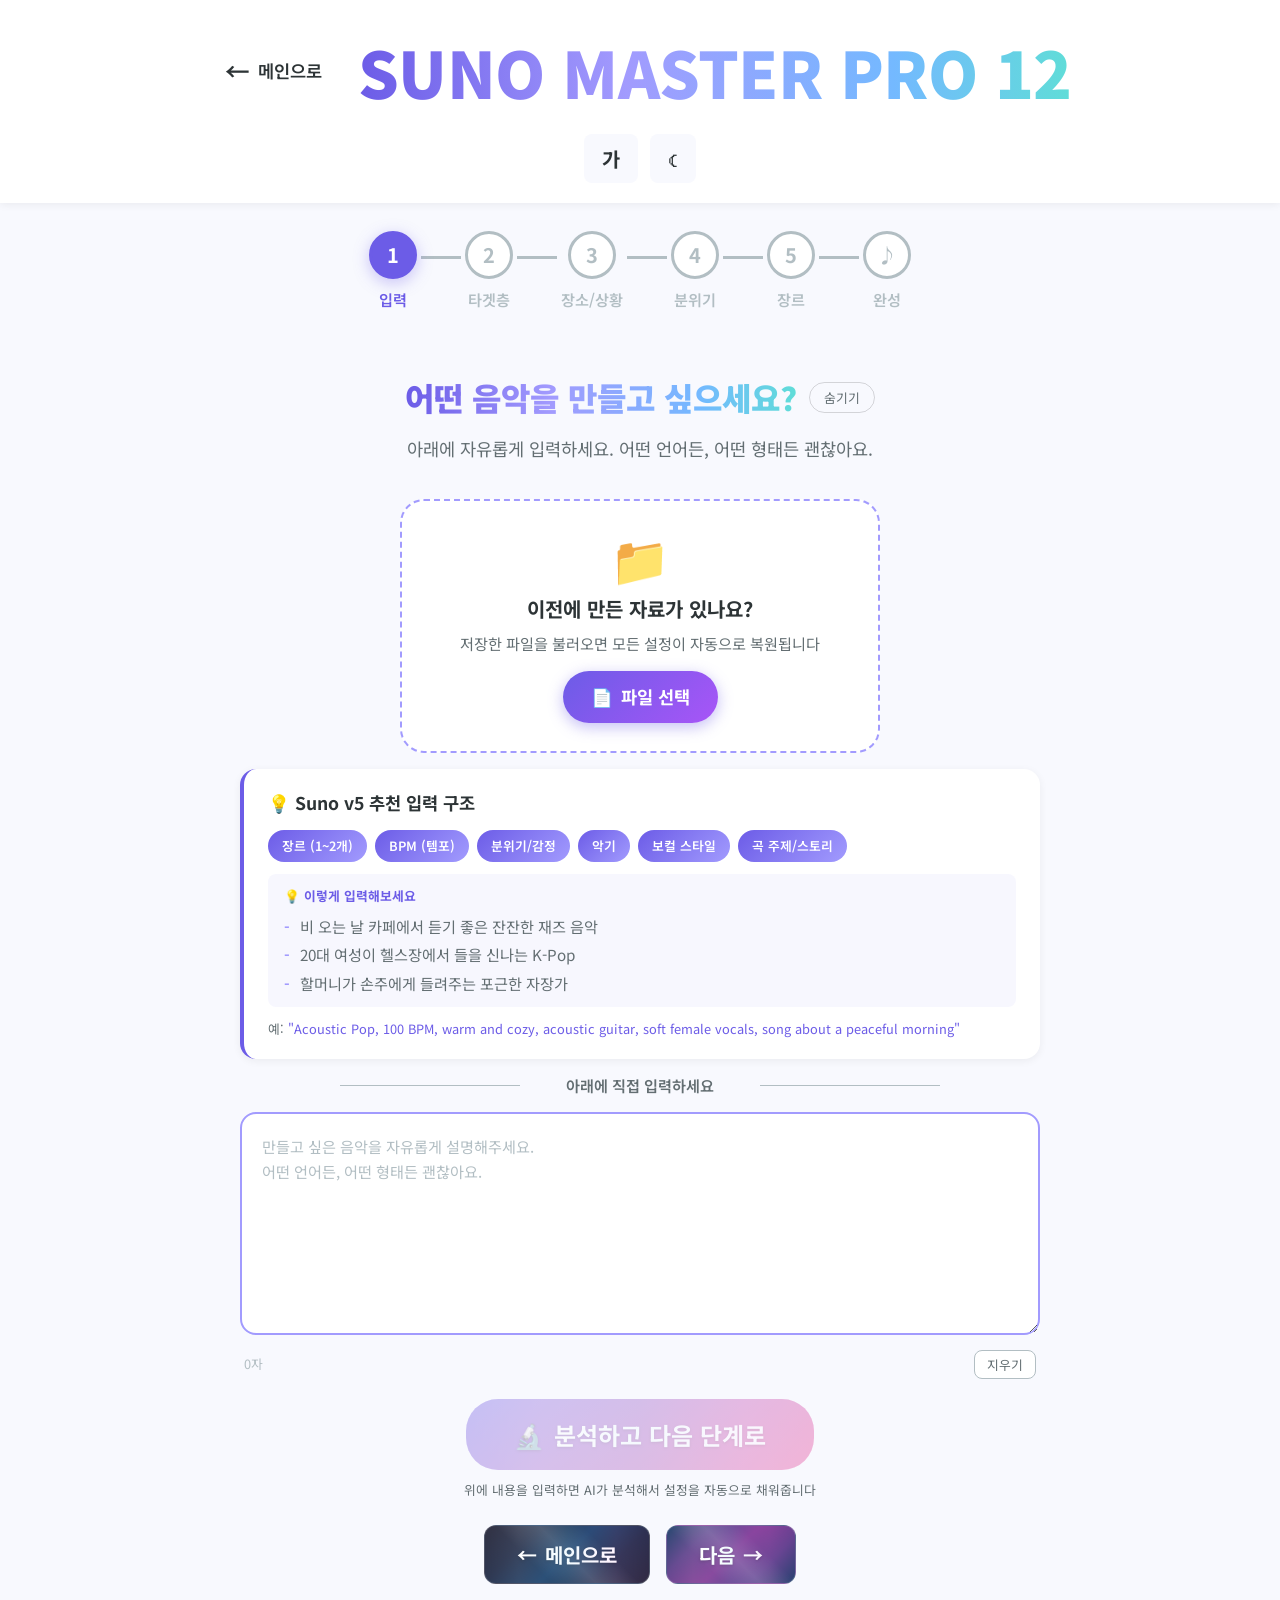
==== custom.html @ 67fb080c "GitHub Pages 배포를 위해 프로젝트 파일을 루트로 이동 https://claude.ai/code/session_012gGpucRHrSz83EkbYkmzVQ" ====
<!DOCTYPE html>
<html lang="ko">
<head>
    <meta charset="UTF-8">
    <meta name="viewport" content="width=device-width, initial-scale=1.0">
    <title>직접 만들기 - SUNO MASTER PRO 12</title>
    <link rel="stylesheet" href="css/style.css">
    <link rel="stylesheet" href="css/easy.css">
    <link rel="stylesheet" href="css/custom.css">
    <link href="https://fonts.googleapis.com/css2?family=Noto+Sans+KR:wght@300;400;500;700;900&display=swap" rel="stylesheet">
</head>
<body>
    <!-- 상단 헤더 -->
    <header class="header">
        <div class="header-left">
            <a href="index.html" class="back-btn" title="메인으로 돌아가기">
                <span class="back-arrow">&#8592;</span>
                <span class="back-text">메인으로</span>
            </a>
            <div class="logo">
                <span class="logo-text">SUNO MASTER PRO 12</span>
            </div>
        </div>
        <div class="header-right">
            <button class="btn-text-size" id="btnTextSize" title="글자 크기 조절">
                <span class="text-size-icon">가</span>
            </button>
            <button class="btn-dark-mode" id="btnDarkMode" title="화면 밝기 조절">
                <span class="dark-mode-icon">&#9790;</span>
            </button>
        </div>
    </header>

    <!-- 진행 단계 표시 -->
    <div class="step-bar">
        <div class="step-item active" data-step="1">
            <div class="step-circle">1</div>
            <span class="step-label">입력</span>
        </div>
        <div class="step-line"></div>
        <div class="step-item" data-step="2">
            <div class="step-circle">2</div>
            <span class="step-label">타겟층</span>
        </div>
        <div class="step-line"></div>
        <div class="step-item" data-step="3">
            <div class="step-circle">3</div>
            <span class="step-label">장소/상황</span>
        </div>
        <div class="step-line"></div>
        <div class="step-item" data-step="4">
            <div class="step-circle">4</div>
            <span class="step-label">분위기</span>
        </div>
        <div class="step-line"></div>
        <div class="step-item" data-step="5">
            <div class="step-circle">5</div>
            <span class="step-label">장르</span>
        </div>
        <div class="step-line"></div>
        <div class="step-item" data-step="6">
            <div class="step-circle">&#9834;</div>
            <span class="step-label">완성</span>
        </div>
    </div>

    <main class="main">

        <!-- ========== STEP 1: 자유 입력 ========== -->
        <section class="step-page active" id="step1">
            <div class="step-header">
                <div class="step-title-row">
                    <h1 class="step-title">어떤 음악을 만들고 싶으세요?</h1>
                    <button class="btn-collapse-step" data-target="step1">숨기기</button>
                </div>
                <p class="step-desc">아래에 자유롭게 입력하세요. 어떤 언어든, 어떤 형태든 괜찮아요.</p>
            </div>

            <!-- 자료 불러오기 -->
            <div class="import-area">
                <div class="import-box" id="importBox">
                    <span class="import-icon">&#128193;</span>
                    <p class="import-title">이전에 만든 자료가 있나요?</p>
                    <p class="import-desc">저장한 파일을 불러오면 모든 설정이 자동으로 복원됩니다</p>
                    <label class="btn-import" for="fileImport">
                        <span>&#128196;</span> 파일 선택
                    </label>
                    <input type="file" id="fileImport" accept=".txt" style="display: none;">
                    <p id="importFilename" style="display:none; margin-top:10px; font-size:var(--font-sm); color:var(--primary);"></p>
                </div>
            </div>

            <!-- v5 구조 가이드 (입력창 위에 배치) -->
            <div class="v5-guide">
                <h3 class="v5-guide-title">&#128161; Suno v5 추천 입력 구조</h3>
                <div class="v5-guide-content">
                    <div class="v5-tag">장르 (1~2개)</div>
                    <div class="v5-tag">BPM (템포)</div>
                    <div class="v5-tag">분위기/감정</div>
                    <div class="v5-tag">악기</div>
                    <div class="v5-tag">보컬 스타일</div>
                    <div class="v5-tag">곡 주제/스토리</div>
                </div>
                <div class="v5-examples">
                    <p class="v5-examples-label">&#128161; 이렇게 입력해보세요</p>
                    <ul class="v5-examples-list">
                        <li>비 오는 날 카페에서 듣기 좋은 잔잔한 재즈 음악</li>
                        <li>20대 여성이 헬스장에서 들을 신나는 K-Pop</li>
                        <li>할머니가 손주에게 들려주는 포근한 자장가</li>
                    </ul>
                </div>
                <p class="v5-guide-example">
                    예: <em>"Acoustic Pop, 100 BPM, warm and cozy, acoustic guitar, soft female vocals, song about a peaceful morning"</em>
                </p>
            </div>

            <div class="or-divider"><span>아래에 직접 입력하세요</span></div>

            <!-- 자유 입력창 -->
            <div class="free-input-area">
                <textarea class="free-input" id="freeInput" rows="6" placeholder="만들고 싶은 음악을 자유롭게 설명해주세요.
어떤 언어든, 어떤 형태든 괜찮아요."></textarea>
                <div class="input-tools">
                    <span class="char-count" id="charCount">0자</span>
                    <button class="btn-clear-input" id="btnClearInput">지우기</button>
                </div>
            </div>

            <!-- 분석 버튼 -->
            <div class="analyze-area">
                <button class="btn-analyze holo-btn" id="btnAnalyze" disabled>
                    <span>&#128300;</span> 분석하고 다음 단계로
                </button>
                <p class="analyze-hint">위에 내용을 입력하면 AI가 분석해서 설정을 자동으로 채워줍니다</p>
            </div>

            <!-- 1단계 네비게이션 -->
            <div class="step-nav-row step-nav-step1">
                <button class="step-nav-btn step-nav-prev holo-btn" onclick="location.href='index.html'"><span>&#8592;</span> 메인으로</button>
                <button class="step-nav-btn step-nav-next holo-btn" id="btnNextStep1" disabled>다음 <span>&#8594;</span></button>
            </div>
        </section>

        <!-- ========== STEP 2: 타겟층 선택 ========== -->
        <section class="step-page" id="step2">
            <div class="step-header">
                <div class="step-title-row">
                    <h1 class="step-title">누가 들을 음악인가요?</h1>
                    <button class="btn-collapse-step" data-target="step2">숨기기</button>
                </div>
                <p class="step-desc">음악을 들을 대상을 선택해주세요. AI가 자동으로 추천했어요. 변경해도 됩니다.</p>
            </div>

            <div class="option-grid">
                <button class="option-card" data-value="teens">
                    <span class="option-emoji">&#129333;</span>
                    <span class="option-name">10대</span>
                    <span class="option-detail">초등학생~고등학생</span>
                </button>
                <button class="option-card" data-value="young-adults">
                    <span class="option-emoji">&#128100;</span>
                    <span class="option-name">2030세대</span>
                    <span class="option-detail">20대~30대</span>
                </button>
                <button class="option-card" data-value="middle-aged">
                    <span class="option-emoji">&#128105;</span>
                    <span class="option-name">5060세대</span>
                    <span class="option-detail">50대~60대</span>
                </button>
                <button class="option-card" data-value="seniors">
                    <span class="option-emoji">&#128116;</span>
                    <span class="option-name">시니어세대</span>
                    <span class="option-detail">70대 이상</span>
                </button>
            </div>

            <!-- 2단계 적용 피드백 -->
            <div class="apply-area" id="step2ApplyArea" style="display:none;">
                <div class="apply-feedback" id="step2Feedback"></div>
            </div>
            <!-- 2단계 네비게이션 -->
            <div class="step-nav-row step-nav-step2">
                <button class="step-nav-btn step-nav-prev holo-btn" id="btnPrevStep2"><span>&#8592;</span> 이전</button>
                <button class="step-nav-btn step-nav-apply holo-btn" id="btnApplyStep2">✅ 적용하기</button>
                <button class="step-nav-btn step-nav-next holo-btn" id="btnNextStep2">다음 <span>&#8594;</span></button>
            </div>
            <div class="step-nav-info">2 / 5 단계</div>
        </section>

        <!-- ========== STEP 3: 장소/상황 선택 ========== -->
        <section class="step-page" id="step3">
            <div class="step-header">
                <div class="step-title-row">
                    <h1 class="step-title">어떤 상황에서 들을 음악인가요?</h1>
                    <button class="btn-collapse-step" data-target="step3">숨기기</button>
                </div>
                <p class="step-desc">선택한 연령대에 맞는 장소/상황을 선택해주세요.</p>
            </div>

            <div class="easy-situation-wrap">
                <label class="easy-situation-label">상황 카테고리</label>
                <div style="display:flex;gap:8px;align-items:center;">
                    <select class="easy-situation-select" id="easySituationTheme">
                        <option value="">-- 카테고리 선택 --</option>
                        <option disabled>── 장소/활동 ──</option>
                        <option value="출퇴근길">🚇 출퇴근길</option>
                        <option value="카페">☕ 카페</option>
                        <option value="업무/집중">💼 업무/집중</option>
                        <option value="집/사무실">🏠 집/사무실</option>
                        <option value="운동/산책">🏃 운동/산책</option>
                        <option value="드라이브">🚗 드라이브</option>
                        <option value="여행">🧳 여행</option>
                        <option value="힐링">🧘 힐링</option>
                        <option value="독서">📖 독서</option>
                        <option value="요리/음식">🍳 요리/음식</option>
                        <option value="게이밍">🎮 게이밍</option>
                        <option value="코딩/작업">💻 코딩/작업</option>
                        <option value="캠핑/야외">⛺ 캠핑/야외</option>
                        <option value="공부/시험">📝 공부/시험</option>
                        <option value="명상/마음챙김">🧘‍♂️ 명상/마음챙김</option>
                        <option disabled>── 시간/일과 ──</option>
                        <option value="아침루틴">🌅 아침루틴</option>
                        <option value="오후 티타임">🍵 오후 티타임</option>
                        <option value="저녁식사">🍽️ 저녁식사</option>
                        <option value="밤과 새벽의 감정">🌃 밤과 새벽의 감정</option>
                        <option value="새벽감성">🌙 새벽감성</option>
                        <option value="일몰/석양">🌇 일몰/석양</option>
                        <option value="일상/루틴">📅 일상/루틴</option>
                        <option value="수면/잠잘때">😴 수면/잠잘때</option>
                        <option disabled>── 감정/스토리 ──</option>
                        <option value="사랑과 연애">💕 사랑과 연애</option>
                        <option value="이별과 상실">💔 이별과 상실</option>
                        <option value="그리움과 향수">🌅 그리움과 향수</option>
                        <option value="외로움과 고독">🌙 외로움과 고독</option>
                        <option value="위로와 치유">🩹 위로와 치유</option>
                        <option value="감사와 고마움">🙏 감사와 고마움</option>
                        <option value="자신감/도전">💪 자신감/도전</option>
                        <option value="응원/격려">📣 응원/격려</option>
                        <option value="혼자만의 시간">🧍 혼자만의 시간</option>
                        <option disabled>── 관계/이벤트 ──</option>
                        <option value="데이트">💑 데이트</option>
                        <option value="파티와 자유">🎉 파티와 자유</option>
                        <option value="클럽/나이트">🪩 클럽/나이트</option>
                        <option value="페스티벌">🎪 페스티벌</option>
                        <option value="결혼/웨딩">💒 결혼/웨딩</option>
                        <option value="졸업/입학">🎓 졸업/입학</option>
                        <option value="기념일/축하">🎂 기념일/축하</option>
                        <option value="특별한 하루">✨ 특별한 하루</option>
                        <option value="육아/가족">👨‍👩‍👧 육아/가족</option>
                        <option value="반려동물">🐾 반려동물</option>
                        <option disabled>── 계절/날씨 ──</option>
                        <option value="봄">🌸 봄</option>
                        <option value="여름">☀️ 여름</option>
                        <option value="가을">🍂 가을</option>
                        <option value="겨울">❄️ 겨울</option>
                        <option value="비오는 날">🌧️ 비오는 날</option>
                        <option value="눈오는 날">🌨️ 눈오는 날</option>
                        <option disabled>── 인생/성장 ──</option>
                        <option value="출발/시작">🚀 출발/시작</option>
                        <option value="회상/추억여행">📷 회상/추억여행</option>
                    </select>
                </div>

                <label class="easy-situation-label" style="margin-top:16px;">장소/상황</label>
                <select class="easy-situation-select" id="easySituationSelect" disabled>
                    <option value="">-- 위에서 카테고리를 먼저 선택하세요 --</option>
                </select>

                <!-- 선택된 상황 표시 + 수정/적용 -->
                <div class="situation-preview" id="situationPreview" style="display:none;">
                    <div class="situation-preview-header">
                        <span class="situation-preview-label">선택한 상황</span>
                    </div>
                    <div class="situation-preview-text" id="situationPreviewText"></div>
                    <div class="situation-edit-area" id="situationEditArea" style="display:none;">
                        <textarea class="situation-edit-input" id="situationEditInput" rows="2" maxlength="100" placeholder="상황을 자유롭게 수정하세요"></textarea>
                        <p class="situation-edit-hint">상황 문장을 자유롭게 수정할 수 있습니다 (최대 100자)</p>
                    </div>
                    <div class="situation-preview-actions">
                        <button class="btn-situation-edit" id="btnSituationEdit">
                            <span>&#9998;</span> 수정하기
                        </button>
                        <button class="btn-apply holo-btn" id="btnApplyStep3">
                            ✅ 적용하기
                        </button>
                    </div>
                </div>

                <!-- 3단계 적용 피드백 -->
                <div class="apply-feedback" id="step3Feedback" style="display:none;"></div>
            </div>
            <!-- 3단계 네비게이션 -->
            <div class="step-nav-row step-nav-step3">
                <button class="step-nav-btn step-nav-prev holo-btn" id="btnPrevStep3"><span>&#8592;</span> 이전</button>
                <button class="step-nav-btn step-nav-apply holo-btn" id="btnApplyStep3Nav" onclick="document.getElementById('btnApplyStep3').click()">✅ 적용하기</button>
                <button class="step-nav-btn step-nav-next holo-btn" id="btnNextStep3">다음 <span>&#8594;</span></button>
            </div>
            <div class="step-nav-info">3 / 5 단계</div>
        </section>

        <!-- ========== STEP 4: 분위기 선택 ========== -->
        <section class="step-page" id="step4">
            <div class="step-header">
                <div class="step-title-row">
                    <h1 class="step-title">어떤 느낌의 음악을 원하세요?</h1>
                    <button class="btn-collapse-step" data-target="step4">숨기기</button>
                </div>
                <p class="step-desc">원하는 분위기를 선택해주세요. 여러 개 선택할 수 있어요.</p>
                <div class="step3-situation-context" id="step3SituationContext" style="display:none;margin-top:12px;padding:12px 16px;background:var(--card-bg);border:1px solid var(--border);border-radius:12px;text-align:center;">
                    <span style="font-size:var(--font-sm);color:var(--text-light);">선택한 상황:</span>
                    <p id="step3SituationText" style="margin:4px 0 0;font-size:var(--font-md);font-weight:600;color:var(--primary);"></p>
                </div>
            </div>
            <div class="option-grid">
                <button class="option-card" data-value="comfortable"><span class="option-emoji">&#128524;</span><span class="option-name">편안한</span></button>
                <button class="option-card" data-value="healing"><span class="option-emoji">&#127808;</span><span class="option-name">힐링</span></button>
                <button class="option-card" data-value="cozy"><span class="option-emoji">&#128715;</span><span class="option-name">포근한</span></button>
                <button class="option-card" data-value="warm"><span class="option-emoji">&#9728;</span><span class="option-name">따뜻한</span></button>
                <button class="option-card" data-value="snug"><span class="option-emoji">&#127967;</span><span class="option-name">아늑한</span></button>
                <button class="option-card" data-value="emotional"><span class="option-emoji">&#128150;</span><span class="option-name">감성적</span></button>
                <button class="option-card" data-value="dreamy"><span class="option-emoji">&#127769;</span><span class="option-name">몽환적</span></button>
                <button class="option-card" data-value="calm"><span class="option-emoji">&#127752;</span><span class="option-name">잔잔한</span></button>
                <button class="option-card" data-value="lonely"><span class="option-emoji">&#127783;</span><span class="option-name">쓸쓸한</span></button>
                <button class="option-card" data-value="sentimental"><span class="option-emoji">&#128167;</span><span class="option-name">센치한</span></button>
                <button class="option-card" data-value="dawn-mood"><span class="option-emoji">&#127747;</span><span class="option-name">새벽감성</span></button>
                <button class="option-card" data-value="nostalgic"><span class="option-emoji">&#128247;</span><span class="option-name">그리운</span></button>
                <button class="option-card" data-value="flutter"><span class="option-emoji">&#128155;</span><span class="option-name">설레는</span></button>
                <button class="option-card" data-value="love"><span class="option-emoji">&#10084;</span><span class="option-name">사랑</span></button>
                <button class="option-card" data-value="breakup"><span class="option-emoji">&#128148;</span><span class="option-name">이별</span></button>
                <button class="option-card" data-value="feel-good"><span class="option-emoji">&#128522;</span><span class="option-name">기분좋은</span></button>
                <button class="option-card" data-value="refreshing"><span class="option-emoji">&#127774;</span><span class="option-name">상쾌한</span></button>
                <button class="option-card" data-value="exciting"><span class="option-emoji">&#127880;</span><span class="option-name">신나는</span></button>
                <button class="option-card" data-value="groovy"><span class="option-emoji">&#128131;</span><span class="option-name">흥겨운</span></button>
                <button class="option-card" data-value="tension-up"><span class="option-emoji">&#128293;</span><span class="option-name">텐션업</span></button>
                <button class="option-card" data-value="powerful"><span class="option-emoji">&#128170;</span><span class="option-name">파워풀한</span></button>
                <button class="option-card" data-value="confidence"><span class="option-emoji">&#128526;</span><span class="option-name">자신감</span></button>
                <button class="option-card" data-value="anger"><span class="option-emoji">&#128545;</span><span class="option-name">분노</span></button>
                <button class="option-card" data-value="focus"><span class="option-emoji">&#127919;</span><span class="option-name">집중</span></button>
                <button class="option-card" data-value="study"><span class="option-emoji">&#128218;</span><span class="option-name">공부할때</span></button>
                <button class="option-card" data-value="immersive"><span class="option-emoji">&#128161;</span><span class="option-name">몰입</span></button>
                <button class="option-card" data-value="sleep"><span class="option-emoji">&#128164;</span><span class="option-name">잠잘때</span></button>
                <button class="option-card" data-value="sleep-aid"><span class="option-emoji">&#127769;</span><span class="option-name">수면유도</span></button>
                <button class="option-card" data-value="comfort"><span class="option-emoji">&#129303;</span><span class="option-name">위로</span></button>
                <button class="option-card" data-value="stress-relief"><span class="option-emoji">&#128524;</span><span class="option-name">스트레스해소</span></button>
                <button class="option-card" data-value="rainy"><span class="option-emoji">&#127783;</span><span class="option-name">비오는날</span></button>
                <button class="option-card" data-value="snowy"><span class="option-emoji">&#127784;</span><span class="option-name">눈오는날</span></button>
                <button class="option-card" data-value="dawn"><span class="option-emoji">&#127748;</span><span class="option-name">새벽</span></button>
                <button class="option-card" data-value="sunset"><span class="option-emoji">&#127751;</span><span class="option-name">일몰</span></button>
                <button class="option-card" data-value="running"><span class="option-emoji">&#127939;</span><span class="option-name">달릴때</span></button>
            </div>

            <!-- 4단계 적용 피드백 -->
            <div class="apply-area" id="step4ApplyArea" style="display:none;">
                <div class="apply-feedback" id="step4Feedback"></div>
            </div>
            <!-- 4단계 네비게이션 -->
            <div class="step-nav-row step-nav-step4">
                <button class="step-nav-btn step-nav-prev holo-btn" id="btnPrevStep4"><span>&#8592;</span> 이전</button>
                <button class="step-nav-btn step-nav-apply holo-btn" id="btnApplyStep4">✅ 적용하기</button>
                <button class="step-nav-btn step-nav-next holo-btn" id="btnNextStep4">다음 <span>&#8594;</span></button>
            </div>
            <div class="step-nav-info">4 / 5 단계</div>
        </section>

        <!-- ========== STEP 5: 장르 추천 + 보컬 설정 ========== -->
        <section class="step-page" id="step5">
            <div class="step-header">
                <div class="step-title-row">
                    <h1 class="step-title">장르와 보컬을 선택하세요!</h1>
                    <button class="btn-collapse-step" data-target="step5">숨기기</button>
                </div>
                <p class="step-desc">장르를 선택하고, 보컬 설정까지 완료하면 프롬프트를 생성할 수 있어요.</p>
            </div>

            <!-- 선택 요약 미니 -->
            <div class="summary-mini" id="summaryMini">
                <span class="mini-tag" id="miniTarget"></span>
                <span class="mini-tag" id="miniPlace"></span>
                <span class="mini-tag" id="miniMood"></span>
            </div>

            <!-- 선택 상태 표시 -->
            <div class="genre-select-info" id="genreSelectInfo">
                <p>장르를 선택해주세요 (최대 2개)</p>
            </div>

            <!-- 장르 추천 카드 -->
            <div class="genre-recommend-list" id="genreRecommendList"></div>

            <!-- 장르 직접 선택 (검색 UI 디자인 적용) -->
            <div class="genre-custom-area">
                <h3 class="custom-title">&#128269; 원하는 장르가 없나요? 직접 선택해보세요</h3>
                <div class="genre-dropdown-row">
                    <div class="dropdown-group">
                        <label class="dropdown-label">메인 카테고리</label>
                        <select class="genre-dropdown" id="mainGenreDropdown">
                            <option value="">-- 메인 장르 선택 --</option>
                        </select>
                    </div>
                    <div class="dropdown-group">
                        <label class="dropdown-label">서브 카테고리</label>
                        <select class="genre-dropdown" id="subGenreDropdown" disabled>
                            <option value="">-- 서브 장르 선택 --</option>
                        </select>
                    </div>
                    <div class="dropdown-group">
                        <label class="dropdown-label">상세 장르</label>
                        <select class="genre-dropdown" id="detailGenreDropdown" disabled>
                            <option value="">-- 상세 장르 선택 --</option>
                        </select>
                    </div>
                </div>
                <div class="genre-recommend-list" id="dropdownSelectedCard" style="display:none;"></div>
            </div>

            <!-- 다시 추천받기 -->
            <div class="regenerate-area">
                <button class="btn-regenerate" id="btnRegenerate">
                    <span>&#128260;</span> 다시 추천받기
                </button>
                <p class="regenerate-hint" id="regenerateHint">선택된 장르는 유지하고, 나머지만 새로 추천해요</p>
            </div>

            <!-- 5단계 적용 피드백 -->
            <div class="apply-area" id="step5ApplyArea" style="display:none;">
                <div class="apply-feedback" id="step5Feedback"></div>
            </div>

            <!-- 보컬 설정 영역 (장르 적용 후 표시) -->
            <div class="vocal-settings-area" id="vocalSettingsArea" style="display:none;">
                <h2 class="vocal-settings-title">&#127908; 보컬 설정</h2>
                <p class="vocal-settings-desc">선택한 장르에 맞는 보컬을 설정해주세요.</p>

                <div class="vocal-group">
                    <label class="vocal-label">보컬 선택</label>
                    <div class="vocal-options" id="vocalTypeOptions">
                        <button class="vocal-option-btn" data-value="male vocals">&#129489; 남성 (Male)</button>
                        <button class="vocal-option-btn" data-value="female vocals">&#128105; 여성 (Female)</button>
                        <button class="vocal-option-btn" data-value="duet vocals">&#128107; 듀엣 (Duet)</button>
                        <button class="vocal-option-btn" data-value="instrumental">&#127929; 연주곡 (Instrumental)</button>
                    </div>
                </div>

                <div class="vocal-group" id="vocalAgeGroup" style="display:none;">
                    <label class="vocal-label">보컬 연령대</label>
                    <div class="vocal-options" id="vocalAgeOptions">
                        <button class="vocal-option-btn" data-value="teen vocals" title="밝고 투명한 음색, 감정적 순수성">&#129302; 10대</button>
                        <button class="vocal-option-btn" data-value="young adult vocals" title="음색이 가장 선명, 다이나믹 범위 최대">&#129489; 20대</button>
                        <button class="vocal-option-btn" data-value="mature vocals" title="저음 무게감 + 중음 밀도 + 고음 파워 균형">&#128104; 30대</button>
                        <button class="vocal-option-btn" data-value="seasoned vocals" title="원숙미, 감정적 설득력이 압도적">&#129492; 40대</button>
                        <button class="vocal-option-btn" data-value="veteran vocals" title="인생이 담긴 음색, 복제 불가능한 깊이">&#128116; 50대+</button>
                    </div>
                </div>

                <div class="vocal-group" id="vocalRangeGroup" style="display:none;">
                    <label class="vocal-label">보컬 음역대 <span class="vocal-hint">(1옥타브 단위)</span></label>
                    <div class="vocal-options" id="vocalRangeOptions"></div>
                </div>

                <div class="vocal-group" id="vocalStyleGroup" style="display:none;">
                    <label class="vocal-label">보컬 스타일 <span class="vocal-hint">(장르 기반 자동 추천 + 추가 선택 가능)</span></label>
                    <div class="vocal-style-tags" id="vocalStyleTags"></div>
                </div>

                <div class="apply-area" id="vocalApplyArea" style="display:none;">
                    <div class="apply-feedback" id="vocalFeedback"></div>
                    <button class="btn-apply holo-btn" id="btnApplyVocal">
                        ✅ 보컬 적용하기
                    </button>
                </div>
            </div>

            <!-- 5단계 네비게이션 -->
            <div class="step-nav-row step-nav-step5">
                <button class="step-nav-btn step-nav-prev holo-btn" id="btnPrevStep5"><span>&#8592;</span> 이전</button>
                <button class="step-nav-btn step-nav-apply holo-btn" id="btnApplyStep5">✅ 적용하기</button>
                <button class="step-nav-btn holo-btn btn-generate-prompt" id="btnGeneratePrompt" style="display:none;"><span>&#10024;</span> 프롬프트 생성</button>
                <button class="step-nav-btn step-nav-next holo-btn" id="btnNextStep5">다음 <span>&#8594;</span></button>
            </div>
        </section>

        <!-- ========== STEP 6: 최종 프롬프트 ========== -->
        <section class="step-page" id="step6">
            <div class="step-header">
                <h1 class="step-title">프롬프트가 완성되었습니다!</h1>
                <p class="step-desc">아래 프롬프트를 Suno AI에 복사해서 사용하세요</p>
            </div>

            <!-- 한국어 설명 -->
            <div class="prompt-explanation" id="promptExplanation"></div>

            <!-- Style Prompt -->
            <div class="prompt-section">
                <div class="prompt-header">
                    <h3 class="prompt-label">&#127925; Style Prompt <span class="vocal-type-badge" id="vocalTypeBadge"></span></h3>
                    <button class="btn-copy" data-target="stylePromptText">복사하기</button>
                </div>
                <div class="prompt-box" id="stylePromptText"></div>
                <div class="prompt-desc-kor" id="stylePromptKor"></div>
            </div>

            <!-- Simple Prompt -->
            <div class="prompt-section simple-prompt-section">
                <div class="prompt-header">
                    <h3 class="prompt-label">&#127925; Simple Prompt <span class="simple-badge">Simple 모드용 · 500자 미만</span></h3>
                    <button class="btn-copy" data-target="simplePromptText">복사하기</button>
                </div>
                <div class="prompt-box" id="simplePromptText"></div>
                <div class="prompt-desc-kor" id="simplePromptKor"></div>
            </div>

            <!-- Exclude Styles -->
            <div class="prompt-section">
                <div class="prompt-header">
                    <h3 class="prompt-label">&#128683; Exclude Styles</h3>
                    <button class="btn-copy" data-target="excludeStylesText">복사하기</button>
                </div>
                <div class="prompt-box" id="excludeStylesText"></div>

                <div class="exclude-toggles">
                    <p class="exclude-toggles-title">&#9888; 음질 문제 방지 항목 (클릭하면 추가/제거)</p>
                    <div class="exclude-btn-grid">
                        <button class="exclude-tag-btn" data-value="intro" data-kor="불필요한 인트로 방지">intro</button>
                        <button class="exclude-tag-btn" data-value="reverb" data-kor="과도한 리버브 방지">reverb</button>
                        <button class="exclude-tag-btn" data-value="fade in" data-kor="어색한 페이드인 방지">fade in</button>
                        <button class="exclude-tag-btn" data-value="distortion" data-kor="왜곡/찢어지는 소리 방지">distortion</button>
                        <button class="exclude-tag-btn" data-value="noise" data-kor="화이트 노이즈 방지">noise</button>
                        <button class="exclude-tag-btn" data-value="screaming" data-kor="보컬 괴기음 방지">screaming</button>
                        <button class="exclude-tag-btn" data-value="falsetto" data-kor="극단적 고음 방지">falsetto</button>
                        <button class="exclude-tag-btn" data-value="echo" data-kor="과도한 에코 방지">echo</button>
                        <button class="exclude-tag-btn" data-value="choir" data-kor="의도치 않은 합창 방지">choir</button>
                        <button class="exclude-tag-btn" data-value="sound effects" data-kor="이상한 효과음 방지">sound effects</button>
                        <button class="exclude-tag-btn" data-value="four-on-the-floor kick" data-kor="반복적인 4비트 킥 방지">four-on-the-floor kick</button>
                    </div>
                    <div class="exclude-custom-row">
                        <input type="text" class="exclude-custom-input" id="excludeCustomInput"
                               placeholder="직접 입력 (예: autotune, whisper...)" maxlength="30">
                        <button class="btn-add-exclude" id="btnAddExclude">추가</button>
                    </div>
                </div>
                <div class="prompt-desc-kor" id="excludeStylesKor"></div>
            </div>

            <!-- More Options -->
            <div class="prompt-section">
                <div class="prompt-header">
                    <h3 class="prompt-label">&#9881; More Options 설정값</h3>
                </div>
                <div class="more-options-box">
                    <div class="option-slider-row">
                        <span class="slider-label">Weirdness</span>
                        <div class="slider-bar">
                            <div class="slider-fill" id="weirdnessFill"></div>
                        </div>
                        <span class="slider-value" id="weirdnessValue">50%</span>
                    </div>
                    <div class="option-slider-row">
                        <span class="slider-label">Style Influence</span>
                        <div class="slider-bar">
                            <div class="slider-fill" id="styleInfluenceFill"></div>
                        </div>
                        <span class="slider-value" id="styleInfluenceValue">50%</span>
                    </div>
                </div>
                <div class="prompt-desc-kor" id="moreOptionsKor"></div>
            </div>

            <!-- 액션 버튼 -->
            <div class="result-actions">
                <button class="action-btn action-prev-step" id="btnPrevStep">
                    <span>&#8592;</span> 이전 단계
                </button>
                <button class="action-btn action-copy-all holo-btn" id="btnCopyAll">
                    <span>&#128203;</span> 전체 복사
                </button>
                <button class="action-btn action-save-all holo-btn" id="btnSaveAll">
                    <span>&#128190;</span> 전체 저장하기
                </button>
                <button class="action-btn action-apply" id="btnApply"><span>✅</span> 적용하기</button>
                <button class="action-btn action-goto-lyrics" id="btnGotoLyrics" disabled><span>&#127925;</span> 노래제목&amp;가사생성</button>
                <button class="action-btn action-home" id="btnHome">
                    <span>&#127968;</span> 메인으로
                </button>
            </div>
            <div class="apply-complete-msg" id="applyCompleteMsg"></div>
        </section>
    </main>

    <div id="navButtons" style="display:none;"></div>

    <!-- 글자 크기 팝업 -->
    <div class="popup-overlay" id="textSizePopup">
        <div class="popup">
            <h3 class="popup-title">글자 크기 조절</h3>
            <div class="text-size-options">
                <button class="size-btn" data-size="small">가<span class="size-label">작게</span></button>
                <button class="size-btn active" data-size="medium">가<span class="size-label">보통</span></button>
                <button class="size-btn" data-size="large">가<span class="size-label">크게</span></button>
                <button class="size-btn" data-size="xlarge">가<span class="size-label">매우 크게</span></button>
            </div>
            <button class="popup-close" id="closeTextSize">닫기</button>
        </div>
    </div>

    <script src="js/genre-data.js"></script>
    <script src="js/situation-data.js"></script>
    <script src="js/situation-data-part2.js"></script>
    <script src="js/situation-data-part3.js"></script>
    <script src="js/situation-data-part4.js"></script>
    <script src="js/situation-data-part5.js"></script>
    <script src="js/situation-data-part6.js"></script>
    <script src="js/situation-data-part7.js"></script>
    <script src="js/custom.js"></script>
</body>
</html>
---- css/style.css ----
/* ============================================
   SUNO MASTER PRO 12 - 메인 스타일시트
   시니어 친화적 + 모던 디자인
   ============================================ */

/* === 기본 설정 === */
:root {
    /* 색상 */
    --primary: #6C5CE7;
    --primary-light: #A29BFE;
    --primary-dark: #5A4BD1;
    --accent: #FF6B6B;
    --accent-light: #FF8E8E;
    --success: #00B894;
    --warning: #FDCB6E;

    /* 배경 */
    --bg-main: #F8F9FE;
    --bg-card: #FFFFFF;
    --bg-header: #FFFFFF;
    --bg-footer: #2D3436;

    /* 텍스트 */
    --text-primary: #2D3436;
    --text-secondary: #636E72;
    --text-light: #B2BEC3;
    --text-white: #FFFFFF;

    /* 그림자 */
    --shadow-sm: 0 2px 8px rgba(0, 0, 0, 0.06);
    --shadow-md: 0 4px 16px rgba(0, 0, 0, 0.1);
    --shadow-lg: 0 8px 32px rgba(0, 0, 0, 0.12);
    --shadow-hover: 0 12px 40px rgba(108, 92, 231, 0.2);

    /* 라운딩 */
    --radius-sm: 8px;
    --radius-md: 16px;
    --radius-lg: 24px;
    --radius-xl: 32px;
    --radius-pill: 999px;

    /* 글자 크기 (기본: medium) */
    --font-xs: 0.8rem;
    --font-sm: 0.95rem;
    --font-base: 1.1rem;
    --font-md: 1.25rem;
    --font-lg: 1.5rem;
    --font-xl: 2rem;
    --font-xxl: 2.5rem;

    /* 전환 */
    --transition: all 0.3s ease;
}

/* 다크모드 */
body.dark-mode {
    --bg-main: #1A1A2E;
    --bg-card: #16213E;
    --bg-header: #0F3460;
    --bg-footer: #0A0A1A;
    --text-primary: #EAEAEA;
    --text-secondary: #B0B0C0;
    --text-light: #6C6C80;
    --shadow-sm: 0 2px 8px rgba(0, 0, 0, 0.2);
    --shadow-md: 0 4px 16px rgba(0, 0, 0, 0.3);
    --shadow-lg: 0 8px 32px rgba(0, 0, 0, 0.4);
    --shadow-hover: 0 12px 40px rgba(108, 92, 231, 0.35);
}

/* 글자 크기 모드 */
body.text-small {
    --font-xs: 0.7rem;
    --font-sm: 0.85rem;
    --font-base: 0.95rem;
    --font-md: 1.1rem;
    --font-lg: 1.3rem;
    --font-xl: 1.7rem;
    --font-xxl: 2.1rem;
}

body.text-large {
    --font-xs: 0.95rem;
    --font-sm: 1.1rem;
    --font-base: 1.3rem;
    --font-md: 1.5rem;
    --font-lg: 1.8rem;
    --font-xl: 2.4rem;
    --font-xxl: 3rem;
}

body.text-xlarge {
    --font-xs: 1.1rem;
    --font-sm: 1.3rem;
    --font-base: 1.5rem;
    --font-md: 1.75rem;
    --font-lg: 2.1rem;
    --font-xl: 2.8rem;
    --font-xxl: 3.5rem;
}

/* === 리셋 & 기본 === */
* {
    margin: 0;
    padding: 0;
    box-sizing: border-box;
}

body {
    font-family: 'Noto Sans KR', -apple-system, BlinkMacSystemFont, sans-serif;
    background: var(--bg-main);
    color: var(--text-primary);
    font-size: var(--font-base);
    line-height: 1.6;
    min-height: 100vh;
    display: flex;
    flex-direction: column;
    transition: var(--transition);
}

/* === 헤더 === */
.header {
    background: var(--bg-header);
    padding: 20px 32px;
    display: flex;
    flex-direction: column;
    align-items: center;
    box-shadow: var(--shadow-sm);
    position: sticky;
    top: 0;
    z-index: 100;
    transition: var(--transition);
}

.header-left {
    display: flex;
    align-items: center;
    justify-content: center;
    width: 100%;
    margin-bottom: 12px;
}

.logo {
    display: flex;
    align-items: center;
    justify-content: center;
    gap: 12px;
}

.logo-icon {
    display: none;
}

.logo-text {
    font-size: calc(var(--font-xl) * 2);
    font-weight: 900;
    letter-spacing: 2px;
    background: linear-gradient(135deg, var(--primary), var(--accent));
    -webkit-background-clip: text;
    -webkit-text-fill-color: transparent;
    background-clip: text;
    letter-spacing: -0.5px;
}

.header-right {
    display: flex;
    align-items: center;
    justify-content: center;
    gap: 12px;
}

.header-right button {
    border: none;
    border-radius: var(--radius-sm);
    padding: 10px 18px;
    font-size: var(--font-sm);
    font-family: 'Noto Sans KR', sans-serif;
    cursor: pointer;
    transition: var(--transition);
    display: flex;
    align-items: center;
    gap: 6px;
}

.btn-text-size {
    background: var(--bg-main);
    color: var(--text-primary);
}

.btn-text-size .text-size-icon {
    font-size: 1.3em;
    font-weight: 700;
}

.btn-dark-mode {
    background: var(--bg-main);
    color: var(--text-primary);
}

.btn-dark-mode .dark-mode-icon {
    font-size: 1.3em;
}

.btn-help {
    background: var(--primary);
    color: var(--text-white);
    font-weight: 500;
}

.btn-help span {
    display: inline-flex;
    align-items: center;
    justify-content: center;
    width: 24px;
    height: 24px;
    border-radius: 50%;
    background: rgba(255, 255, 255, 0.25);
    font-weight: 700;
    font-size: var(--font-sm);
}

.header-right button:hover {
    transform: translateY(-2px);
    box-shadow: var(--shadow-md);
}

.btn-help:hover {
    background: var(--primary-dark);
}

/* === 메인 콘텐츠 === */
.main {
    flex: 1;
    max-width: 1200px;
    width: 100%;
    margin: 0 auto;
    padding: 40px 24px 60px;
}

/* === 환영 섹션 === */
.welcome {
    text-align: center;
    margin-bottom: 48px;
}

.welcome-title {
    font-size: var(--font-xxl);
    font-weight: 900;
    margin-bottom: 16px;
    color: var(--text-primary);
    line-height: 1.3;
}

.welcome-desc {
    font-size: var(--font-md);
    color: var(--text-secondary);
    max-width: 600px;
    margin: 0 auto;
    line-height: 1.7;
}

/* === 메뉴 카드 === */
.menu-cards {
    display: grid;
    grid-template-columns: repeat(auto-fit, minmax(250px, 1fr));
    gap: 24px;
    margin-bottom: 56px;
}

.card {
    background: var(--bg-card);
    border-radius: var(--radius-lg);
    padding: 36px 28px;
    text-align: center;
    cursor: pointer;
    transition: var(--transition);
    box-shadow: var(--shadow-sm);
    position: relative;
    overflow: hidden;
    border: 2px solid transparent;
}

.card::before {
    content: '';
    position: absolute;
    top: 0;
    left: 0;
    right: 0;
    height: 4px;
    border-radius: var(--radius-lg) var(--radius-lg) 0 0;
}

.card-easy::before { background: linear-gradient(90deg, #00B894, #55EFC4); }
.card-custom::before { background: linear-gradient(90deg, #6C5CE7, #A29BFE); }
.card-pro::before { background: linear-gradient(90deg, #FF6B6B, #FDCB6E); }
.card-lyrics::before { background: linear-gradient(90deg, #E84393, #FD79A8); }
.card-thumbnail::before { background: linear-gradient(90deg, #00CEC9, #81ECEC); }
.card-tools::before { background: linear-gradient(90deg, #636E72, #B2BEC3); }
.card-library::before { background: linear-gradient(90deg, #0984E3, #74B9FF); }

.card:hover, .card:focus {
    transform: translateY(-8px);
    box-shadow: var(--shadow-hover);
    border-color: var(--primary-light);
}

.card:focus {
    outline: 3px solid var(--primary);
    outline-offset: 2px;
}

.card:active {
    transform: translateY(-4px);
}

.card-icon-wrap {
    width: 80px;
    height: 80px;
    border-radius: 50%;
    display: flex;
    align-items: center;
    justify-content: center;
    margin: 0 auto 20px;
    transition: var(--transition);
}

.card-icon-easy { background: linear-gradient(135deg, #00B894, #55EFC4); }
.card-icon-custom { background: linear-gradient(135deg, #6C5CE7, #A29BFE); }
.card-icon-pro { background: linear-gradient(135deg, #FF6B6B, #FDCB6E); }
.card-icon-lyrics { background: linear-gradient(135deg, #E84393, #FD79A8); }
.card-icon-thumbnail { background: linear-gradient(135deg, #00CEC9, #81ECEC); }
.card-icon-tools { background: linear-gradient(135deg, #636E72, #B2BEC3); }
.card-icon-video { background: linear-gradient(135deg, #D63031, #FF7675); }
.card-icon-library { background: linear-gradient(135deg, #0984E3, #74B9FF); }

.card:hover .card-icon-wrap {
    transform: scale(1.1) rotate(5deg);
}

.card-icon {
    font-size: 2.2rem;
    filter: grayscale(0) brightness(1);
}

.card-title {
    font-size: var(--font-lg);
    font-weight: 700;
    margin-bottom: 12px;
    color: var(--text-primary);
}

.card-desc {
    font-size: var(--font-sm);
    color: var(--text-secondary);
    line-height: 1.7;
    margin-bottom: 16px;
}

.card-badge {
    display: inline-block;
    padding: 6px 16px;
    border-radius: 20px;
    font-size: var(--font-xs);
    font-weight: 600;
    background: #E8F5E9;
    color: #2E7D32;
}

.card-badge-mid {
    background: #EDE7F6;
    color: #5A4BD1;
}

.card-badge-pro {
    background: #FFF3E0;
    color: #E65100;
}

.card-badge-lyrics {
    background: #FCE4EC;
    color: #C2185B;
}

.card-badge-thumb {
    background: #E0F7FA;
    color: #00838F;
}

.card-badge-tools {
    background: #ECEFF1;
    color: #455A64;
}

.card-badge-video {
    background: #FFEEF0;
    color: #D63031;
}

.card-badge-lib {
    background: #E3F2FD;
    color: #1565C0;
}

body.dark-mode .card-badge { background: #1B3A26; color: #55EFC4; }
body.dark-mode .card-badge-mid { background: #2A1F5E; color: #A29BFE; }
body.dark-mode .card-badge-pro { background: #3A1F0A; color: #FDCB6E; }
body.dark-mode .card-badge-lyrics { background: #3A1028; color: #FD79A8; }
body.dark-mode .card-badge-thumb { background: #0A3A38; color: #81ECEC; }
body.dark-mode .card-badge-tools { background: #2D3436; color: #B2BEC3; }
body.dark-mode .card-badge-video { background: #3A0A0A; color: #FF7675; }
body.dark-mode .card-badge-lib { background: #0A2540; color: #74B9FF; }

/* === 빠른 시작 === */
.quick-start {
    text-align: center;
}

.section-title {
    font-size: var(--font-xl);
    font-weight: 700;
    margin-bottom: 8px;
    color: var(--text-primary);
}

.section-desc {
    font-size: var(--font-base);
    color: var(--text-secondary);
    margin-bottom: 28px;
}

.mood-buttons {
    display: flex;
    flex-wrap: wrap;
    justify-content: center;
    gap: 16px;
}

.mood-btn {
    border: none;
    border-radius: var(--radius-xl);
    padding: 16px 32px;
    font-size: var(--font-md);
    font-family: 'Noto Sans KR', sans-serif;
    font-weight: 600;
    cursor: pointer;
    transition: var(--transition);
    color: white;
    box-shadow: var(--shadow-sm);
}

.mood-btn:hover {
    transform: translateY(-4px) scale(1.05);
    box-shadow: var(--shadow-lg);
}

.mood-btn:active {
    transform: translateY(-2px) scale(1.02);
}

.mood-happy { background: linear-gradient(135deg, #FDCB6E, #F39C12); }
.mood-calm { background: linear-gradient(135deg, #81ECEC, #00CEC9); }
.mood-sad { background: linear-gradient(135deg, #74B9FF, #0984E3); }
.mood-romantic { background: linear-gradient(135deg, #FD79A8, #E84393); }
.mood-epic { background: linear-gradient(135deg, #A29BFE, #6C5CE7); }
.mood-retro { background: linear-gradient(135deg, #FF7675, #D63031); }

/* === 푸터 === */
.footer {
    background: var(--bg-footer);
    color: var(--text-white);
    padding: 14px 32px;
    display: flex;
    justify-content: space-between;
    align-items: center;
    font-size: var(--font-xs);
    opacity: 0.9;
}

.footer-left {
    display: flex;
    align-items: center;
    gap: 8px;
}

.status-dot {
    width: 10px;
    height: 10px;
    border-radius: 50%;
    background: var(--success);
    animation: blink 2s ease-in-out infinite;
}

@keyframes blink {
    0%, 100% { opacity: 1; }
    50% { opacity: 0.4; }
}

/* === 팝업 === */
.popup-overlay {
    position: fixed;
    top: 0;
    left: 0;
    right: 0;
    bottom: 0;
    background: rgba(0, 0, 0, 0.5);
    display: none;
    align-items: center;
    justify-content: center;
    z-index: 1000;
    backdrop-filter: blur(4px);
}

.popup-overlay.active {
    display: flex;
}

.popup {
    background: var(--bg-card);
    border-radius: var(--radius-lg);
    padding: 36px;
    max-width: 480px;
    width: 90%;
    box-shadow: var(--shadow-lg);
    animation: popIn 0.3s ease;
}

@keyframes popIn {
    from { transform: scale(0.9); opacity: 0; }
    to { transform: scale(1); opacity: 1; }
}

.popup-title {
    font-size: var(--font-lg);
    font-weight: 700;
    margin-bottom: 24px;
    text-align: center;
    color: var(--text-primary);
}

/* 글자 크기 옵션 */
.text-size-options {
    display: grid;
    grid-template-columns: repeat(4, 1fr);
    gap: 12px;
    margin-bottom: 24px;
}

.size-btn {
    border: 2px solid var(--text-light);
    border-radius: var(--radius-md);
    padding: 16px 8px;
    background: var(--bg-main);
    cursor: pointer;
    transition: var(--transition);
    display: flex;
    flex-direction: column;
    align-items: center;
    gap: 8px;
    font-family: 'Noto Sans KR', sans-serif;
    color: var(--text-primary);
}

.size-btn:first-child { font-size: 1rem; }
.size-btn:nth-child(2) { font-size: 1.3rem; }
.size-btn:nth-child(3) { font-size: 1.6rem; }
.size-btn:nth-child(4) { font-size: 2rem; }

.size-label {
    font-size: var(--font-xs);
    color: var(--text-secondary);
    font-weight: 500;
}

.size-btn.active,
.size-btn:hover {
    border-color: var(--primary);
    background: rgba(108, 92, 231, 0.08);
}

.size-btn.active {
    box-shadow: 0 0 0 3px rgba(108, 92, 231, 0.2);
}

/* 도움말 */
.popup-help {
    max-width: 560px;
}

.help-content {
    display: flex;
    flex-direction: column;
    gap: 20px;
    margin-bottom: 24px;
}

.help-item {
    display: flex;
    gap: 16px;
    align-items: flex-start;
    text-align: left;
}

.help-icon {
    font-size: 2rem;
    flex-shrink: 0;
    width: 48px;
    text-align: center;
}

.help-item strong {
    font-size: var(--font-base);
    display: block;
    margin-bottom: 4px;
    color: var(--text-primary);
}

.help-item p {
    font-size: var(--font-sm);
    color: var(--text-secondary);
    line-height: 1.6;
}

/* 팝업 닫기 버튼 */
.popup-close {
    display: block;
    width: 100%;
    padding: 14px;
    border: none;
    border-radius: var(--radius-sm);
    background: var(--primary);
    color: white;
    font-size: var(--font-base);
    font-weight: 600;
    font-family: 'Noto Sans KR', sans-serif;
    cursor: pointer;
    transition: var(--transition);
}

.popup-close:hover {
    background: var(--primary-dark);
}

/* === 반응형 === */
@media (max-width: 768px) {
    .header {
        padding: 12px 16px;
    }

    .logo-text {
        font-size: calc(var(--font-xl) * 1.3) !important;
    }

    .header-right {
        width: 100%;
        justify-content: center;
    }

    .main {
        padding: 24px 16px 40px;
    }

    .menu-cards {
        grid-template-columns: repeat(2, 1fr);
        gap: 16px;
    }

    .card {
        padding: 24px 16px;
    }

    .card-icon-wrap {
        width: 64px;
        height: 64px;
    }

    .card-icon {
        font-size: 1.8rem;
    }

    .mood-buttons {
        gap: 10px;
    }

    .mood-btn {
        padding: 12px 24px;
    }

    .footer {
        flex-direction: column;
        gap: 4px;
        text-align: center;
    }

    .text-size-options {
        grid-template-columns: repeat(2, 1fr);
    }
}

@media (max-width: 480px) {
    .menu-cards {
        grid-template-columns: 1fr;
    }

    .logo-text {
        font-size: var(--font-md);
    }
}

/* === 접근성 === */
@media (prefers-reduced-motion: reduce) {
    * {
        animation: none !important;
        transition: none !important;
    }
}

/* 포커스 표시 강화 */
:focus-visible {
    outline: 3px solid var(--primary);
    outline-offset: 2px;
}

/* 섹션 숨기기/표시하기 토글 */
.setting-title {
    cursor: pointer;
    user-select: none;
}
.setting-group .section-collapsible {
    transition: max-height 0.3s ease, opacity 0.3s ease;
    overflow: hidden;
}
.setting-group .section-collapsible.collapsed {
    max-height: 0 !important;
    opacity: 0;
    padding: 0;
    margin: 0;
}

/* textarea 자동 높이 조절 */
textarea.auto-resize {
    overflow: hidden;
    resize: none;
}

/* ============================================
   홀로그램 무지개 애니메이션
   제목, 버튼에 적용
   ============================================ */

@keyframes hologram-shift {
    0% { background-position: 0% 50%; }
    50% { background-position: 100% 50%; }
    100% { background-position: 0% 50%; }
}

@keyframes hologram-glow {
    0%, 100% { filter: brightness(1) saturate(1); }
    25% { filter: brightness(1.15) saturate(1.3); }
    50% { filter: brightness(1.05) saturate(1.1); }
    75% { filter: brightness(1.2) saturate(1.2); }
}

/* 홀로그램 텍스트 (제목) */
.logo-text,
.welcome-title,
.card-title,
.section-title,
.step-title,
.prompt-label {
    background: linear-gradient(
        90deg,
        #6C5CE7, #A29BFE, #74B9FF, #55EFC4,
        #FDCB6E, #FF6B6B, #FD79A8, #A29BFE, #6C5CE7
    );
    background-size: 300% 100%;
    -webkit-background-clip: text;
    -webkit-text-fill-color: transparent;
    background-clip: text;
    animation: hologram-shift 6s ease-in-out infinite, hologram-glow 4s ease-in-out infinite;
}

/* 다크모드에서 더 밝게 */
body.dark-mode .logo-text,
body.dark-mode .welcome-title,
body.dark-mode .card-title,
body.dark-mode .section-title,
body.dark-mode .step-title,
body.dark-mode .prompt-label {
    background: linear-gradient(
        90deg,
        #A29BFE, #74B9FF, #81ECEC, #55EFC4,
        #FFEAA7, #FF7675, #FD79A8, #DFE6E9, #A29BFE
    );
    background-size: 300% 100%;
    -webkit-background-clip: text;
    -webkit-text-fill-color: transparent;
    background-clip: text;
    animation: hologram-shift 6s ease-in-out infinite;
}

/* 홀로그램 버튼 */
.holo-btn,
.btn-generate,
.btn-regenerate,
.nav-next:not(:disabled),
.mood-btn,
.btn-help,
.popup-close,
.btn-add-genre,
.btn-add-exclude,
.btn-copy,
.btn-search-genre {
    position: relative;
    overflow: hidden;
}

.holo-btn::before,
.btn-generate::before,
.nav-next:not(:disabled)::before,
.mood-btn::before,
.btn-help::before,
.popup-close::before {
    content: '';
    position: absolute;
    top: 0;
    left: -100%;
    width: 300%;
    height: 100%;
    background: linear-gradient(
        90deg,
        transparent,
        rgba(255, 255, 255, 0) 20%,
        rgba(255, 255, 255, 0.15) 40%,
        rgba(168, 230, 255, 0.15) 50%,
        rgba(255, 182, 255, 0.15) 60%,
        rgba(255, 255, 255, 0) 80%,
        transparent
    );
    animation: hologram-btn-sweep 4s ease-in-out infinite;
    pointer-events: none;
    z-index: 1;
}

@keyframes hologram-btn-sweep {
    0% { left: -100%; }
    50% { left: 100%; }
    100% { left: -100%; }
}

/* 메인 카드 홀로그램 보더 */
.card::after {
    content: '';
    position: absolute;
    top: -2px;
    left: -2px;
    right: -2px;
    bottom: -2px;
    border-radius: var(--radius-lg);
    background: linear-gradient(
        90deg,
        #6C5CE7, #74B9FF, #55EFC4, #FDCB6E,
        #FF6B6B, #FD79A8, #A29BFE, #6C5CE7
    );
    background-size: 400% 100%;
    animation: hologram-shift 5s ease-in-out infinite;
    z-index: -1;
    opacity: 0;
    transition: opacity 0.3s ease;
}

.card:hover::after {
    opacity: 1;
}

/* ============================================
   모든 액션 버튼 공통 — 고급 홀로그램
   ============================================ */
.result-actions {
    display: flex;
    gap: 12px;
    justify-content: center;
    flex-wrap: wrap;
    padding: 16px 0;
}

/* ============================================
   액션 버튼 공통 — 배경 고정 + 글씨 홀로그램 그라디언트
   ============================================ */

@keyframes premium-holo {
    0%, 100% { background-position: 0% 50%; }
    25%  { background-position: 100% 0%; }
    50%  { background-position: 100% 100%; }
    75%  { background-position: 0% 100%; }
}

@keyframes shine-sweep {
    0%, 100% { transform: translateX(-120%) rotate(25deg); }
    50%       { transform: translateX(120%) rotate(25deg); }
}

@keyframes holo-glow-pulse {
    0%, 100% { box-shadow: 0 4px 16px rgba(108,92,231,0.35); }
    25%       { box-shadow: 0 4px 22px rgba(255,107,107,0.45); }
    50%       { box-shadow: 0 4px 22px rgba(116,185,255,0.45); }
    75%       { box-shadow: 0 4px 22px rgba(253,121,168,0.45); }
}

/* 버튼 글씨 그라디언트 — 핑크→라벤더→퍼플 */
@keyframes text-holo-shift {
    0%, 100% { background-position: 0% 50%; }
    50%       { background-position: 100% 50%; }
}

/* === 액션 버튼 공통 — 그라디언트 배경 + 흰색 텍스트 === */
.action-btn,
.holo-btn,
.step-nav-btn {
    background: linear-gradient(135deg, #6C5CE7 0%, #e84393 100%) !important;
    color: #ffffff !important;
    -webkit-text-fill-color: #ffffff !important;
    text-shadow: 0 1px 3px rgba(0, 0, 0, 0.25) !important;
    animation: holo-glow-pulse 3s ease-in-out infinite;
    border: none !important;
    position: relative;
    overflow: hidden;
    font-weight: 700 !important;
}

/* 버튼 타입별 그라디언트 */
.action-prev-step   { background: linear-gradient(135deg, #636e72 0%, #2d3436 100%) !important; }
.action-copy-all    { background: linear-gradient(135deg, #0984e3 0%, #6C5CE7 100%) !important; }
.action-save-all    { background: linear-gradient(135deg, #00b894 0%, #00cec9 100%) !important; }
.action-home        { background: linear-gradient(135deg, #636e72 0%, #2d3436 100%) !important; }
.action-apply       { background: linear-gradient(135deg, #e84393 0%, #6C5CE7 100%) !important; }
.action-retry       { background: linear-gradient(135deg, #fd79a8 0%, #e17055 100%) !important; }
.action-suno-generate { background: linear-gradient(135deg, #6C5CE7 0%, #74b9ff 100%) !important; }

/* 좌→우 빛 스위프 오버레이 */
.action-btn::after {
    content: '';
    position: absolute;
    top: 0; left: -120%;
    width: 80%; height: 100%;
    background: linear-gradient(
        90deg,
        transparent 0%,
        rgba(255, 255, 255, 0) 15%,
        rgba(255, 255, 255, 0.3) 50%,
        rgba(255, 255, 255, 0) 85%,
        transparent 100%
    );
    animation: shine-sweep 4s ease-in-out infinite;
    pointer-events: none;
    z-index: 2;
}

.action-btn:hover,
.holo-btn:hover,
.step-nav-btn:hover {
    transform: translateY(-3px) scale(1.03) !important;
    filter: brightness(1.1) !important;
}

/* 노래제목&가사생성 — 비활성 */
.action-goto-lyrics {
    opacity: 0.5 !important;
    cursor: not-allowed !important;
    pointer-events: none !important;
    animation: none !important;
    background: linear-gradient(135deg, #b2bec3 0%, #636e72 100%) !important;
}
.action-goto-lyrics::after { display: none !important; }

/* 노래제목&가사생성 — 활성 */
.action-goto-lyrics.active {
    opacity: 1 !important;
    cursor: pointer !important;
    pointer-events: auto !important;
    animation: holo-glow-pulse 3s ease-in-out infinite !important;
    background: linear-gradient(135deg, #6C5CE7 0%, #e84393 100%) !important;
}
.action-goto-lyrics.active::after { display: block !important; }

/* step-nav 버튼별 색상 */
.step-nav-prev  { background: linear-gradient(135deg, #636e72 0%, #2d3436 100%) !important; }
.step-nav-apply { background: linear-gradient(135deg, #e84393 0%, #6C5CE7 100%) !important; }
.step-nav-next  { background: linear-gradient(135deg, #6C5CE7 0%, #a29bfe 100%) !important; }

/* ── 적용 완료 메시지 ── */
.apply-complete-msg {
    display: none;
    text-align: center;
    margin-top: 14px;
    padding: 12px 24px;
    background: rgba(0, 184, 148, 0.08);
    border: 2px solid var(--success);
    border-radius: var(--radius-pill);
    font-size: var(--font-base);
    font-weight: 700;
    color: var(--success);
    animation: popIn 0.3s ease;
}
.apply-complete-msg.visible {
    display: block;
}

/* === 숨기기/표시하기 토글 (공통) === */
.step-title-row {
    display: flex;
    align-items: center;
    justify-content: center;
    gap: 12px;
    margin-bottom: 12px;
}
.step-title-row .step-title {
    margin-bottom: 0;
}
.btn-collapse-step {
    display: inline-flex;
    align-items: center;
    padding: 5px 14px;
    background: none;
    border: 1.5px solid rgba(0,0,0,0.15);
    border-radius: 20px;
    cursor: pointer;
    font-size: var(--font-xs);
    color: var(--text-secondary);
    transition: all 0.2s;
    white-space: nowrap;
    font-family: inherit;
    flex-shrink: 0;
}
.btn-collapse-step:hover {
    background: var(--primary);
    color: white;
    border-color: var(--primary);
}
.step-page.collapsed > *:not(.step-header):not([class*="step-nav"]) {
    display: none !important;
}
.step-page.collapsed .step-header {
    margin-bottom: 0;
}
.main.lib-collapsed > *:not(.lib-header) {
    display: none !important;
}
.lib-header .step-title-row {
    margin-bottom: 8px;
}
---- css/easy.css ----
/* ============================================
   SUNO MASTER PRO 12 - 쉽게 만들기 스타일
   ============================================ */

/* === 뒤로가기 버튼 === */
.back-btn {
    display: flex;
    align-items: center;
    gap: 8px;
    text-decoration: none;
    color: var(--text-primary);
    font-size: var(--font-base);
    font-weight: 600;
    padding: 8px 16px;
    border-radius: var(--radius-sm);
    transition: var(--transition);
    margin-right: 20px;
}

.back-btn:hover {
    background: var(--bg-main);
    color: var(--primary);
}

.back-arrow {
    font-size: 1.4em;
}

/* === 진행 단계 바 === */
.step-bar {
    display: flex;
    align-items: center;
    justify-content: center;
    padding: 28px 24px 20px;
    gap: 0;
    max-width: 700px;
    margin: 0 auto;
}

.step-item {
    display: flex;
    flex-direction: column;
    align-items: center;
    gap: 8px;
    position: relative;
    z-index: 1;
}

.step-circle {
    width: 48px;
    height: 48px;
    border-radius: 50%;
    background: var(--bg-card);
    border: 3px solid var(--text-light);
    display: flex;
    align-items: center;
    justify-content: center;
    font-size: var(--font-md);
    font-weight: 700;
    color: var(--text-light);
    transition: var(--transition);
}

.step-label {
    font-size: var(--font-sm);
    font-weight: 600;
    color: var(--text-light);
    transition: var(--transition);
}

.step-line {
    flex: 1;
    height: 3px;
    background: var(--text-light);
    margin: 0 4px;
    margin-bottom: 28px;
    transition: var(--transition);
    min-width: 40px;
}

/* 활성 단계 */
.step-item.active .step-circle {
    background: var(--primary);
    border-color: var(--primary);
    color: white;
    box-shadow: 0 4px 16px rgba(108, 92, 231, 0.35);
}

.step-item.active .step-label {
    color: var(--primary);
}

/* 완료된 단계 */
.step-item.done .step-circle {
    background: var(--success);
    border-color: var(--success);
    color: white;
}

.step-item.done .step-label {
    color: var(--success);
}

.step-line.done {
    background: var(--success);
}

/* === 단계 페이지 === */
.step-page {
    display: none;
    animation: fadeIn 0.4s ease;
}

.step-page.active {
    display: block;
    padding-bottom: 80px;
}

@keyframes fadeIn {
    from { opacity: 0; transform: translateY(16px); }
    to { opacity: 1; transform: translateY(0); }
}

.step-header {
    text-align: center;
    margin-bottom: 36px;
}

.step-title {
    font-size: var(--font-xl);
    font-weight: 900;
    margin-bottom: 12px;
    color: var(--text-primary);
}

.step-desc {
    font-size: var(--font-base);
    color: var(--text-secondary);
}

/* === 프롬프트 불러오기 === */
.import-area {
    max-width: 480px;
    margin: 0 auto 16px;
}

.import-box {
    background: var(--bg-card);
    border: 2px dashed #a29bfe;
    border-radius: var(--radius-lg);
    padding: 32px 24px 28px;
    text-align: center;
    transition: var(--transition);
}

.import-box:hover {
    border-color: var(--primary);
    background: rgba(108, 92, 231, 0.03);
}

body.dark-mode .import-box:hover {
    background: rgba(108, 92, 231, 0.08);
}

.import-icon {
    font-size: 3rem;
    display: block;
    margin-bottom: 12px;
    line-height: 1;
}

.import-title {
    font-size: var(--font-md);
    font-weight: 700;
    color: var(--text-primary);
    margin-bottom: 6px;
}

.import-desc {
    font-size: var(--font-sm);
    color: var(--text-secondary);
    margin-bottom: 16px;
}

.btn-import {
    display: inline-flex;
    align-items: center;
    gap: 8px;
    padding: 12px 28px;
    border-radius: var(--radius-xl);
    background: linear-gradient(135deg, #6C5CE7, #a855f7);
    color: white;
    font-size: var(--font-base);
    font-weight: 700;
    font-family: 'Noto Sans KR', sans-serif;
    cursor: pointer;
    transition: var(--transition);
    box-shadow: 0 4px 15px rgba(108, 92, 231, 0.4);
}

.btn-import:hover {
    transform: translateY(-3px);
    box-shadow: 0 6px 20px rgba(108, 92, 231, 0.5);
}

/* 구분선 */
.or-divider {
    text-align: center;
    margin: 12px auto 12px;
    max-width: 600px;
    position: relative;
}

.or-divider::before,
.or-divider::after {
    content: '';
    position: absolute;
    top: 50%;
    width: 30%;
    height: 1px;
    background: var(--text-light);
}

.or-divider::before { left: 0; }
.or-divider::after { right: 0; }

.or-divider span {
    background: var(--bg-main);
    padding: 0 16px;
    font-size: var(--font-sm);
    color: var(--text-secondary);
    font-weight: 600;
}

/* 불러오기 성공 상태 */
.import-box.success {
    border-color: var(--success);
    background: rgba(0, 184, 148, 0.05);
}

.import-box.success .import-icon::after {
    content: ' \2713';
    color: var(--success);
}

/* === 선택 카드 그리드 === */
.option-grid {
    display: flex;
    flex-wrap: wrap;
    justify-content: center;
    gap: 10px;
    max-width: 750px;
    margin: 0 auto;
}

.option-card {
    background: var(--bg-card);
    border: 2px solid transparent;
    border-radius: var(--radius-md);
    padding: 12px 10px;
    min-width: 90px;
    max-width: 120px;
    display: flex;
    flex-direction: column;
    align-items: center;
    gap: 4px;
    cursor: pointer;
    transition: var(--transition);
    box-shadow: var(--shadow-sm);
    font-family: 'Noto Sans KR', sans-serif;
}

.option-card:hover {
    transform: translateY(-4px);
    box-shadow: var(--shadow-md);
    border-color: var(--primary-light);
}

.option-card:active {
    transform: translateY(-2px);
}

.option-card.selected {
    border-color: var(--primary);
    background: rgba(108, 92, 231, 0.06);
    box-shadow: 0 0 0 2px rgba(108, 92, 231, 0.15), var(--shadow-md);
}

body.dark-mode .option-card.selected {
    background: rgba(108, 92, 231, 0.15);
}

.option-card.selected .option-emoji {
    transform: scale(1.15);
}

.option-emoji {
    font-size: 1.5rem;
    transition: var(--transition);
    line-height: 1;
}

.option-name {
    font-size: var(--font-sm);
    font-weight: 600;
    color: var(--text-primary);
    word-break: keep-all;
    text-align: center;
}

.option-detail {
    font-size: var(--font-xs);
    color: var(--text-secondary);
    text-align: center;
}

/* === 1단계 연령대 카드 확대 === */
#step1 .option-grid {
    gap: 16px;
    max-width: 600px;
}
#step1 .option-card {
    min-width: 120px;
    max-width: 140px;
    padding: 20px 16px;
    gap: 8px;
}
#step1 .option-emoji {
    font-size: 2.2rem;
}
#step1 .option-name {
    font-size: var(--font-md);
    font-weight: 700;
}
#step1 .option-detail {
    font-size: var(--font-sm);
}

/* === 선택 요약 (Step 4) === */
.summary-box {
    max-width: 600px;
    margin: 0 auto 36px;
    background: var(--bg-card);
    border-radius: var(--radius-lg);
    padding: 32px;
    box-shadow: var(--shadow-md);
}

.summary-row {
    display: flex;
    justify-content: space-between;
    align-items: flex-start;
    padding: 16px 0;
    border-bottom: 1px solid rgba(0, 0, 0, 0.06);
    gap: 16px;
}

body.dark-mode .summary-row {
    border-bottom-color: rgba(255, 255, 255, 0.08);
}

.summary-row:last-child {
    border-bottom: none;
}

.summary-label {
    font-size: var(--font-base);
    font-weight: 700;
    color: var(--text-primary);
    white-space: nowrap;
    flex-shrink: 0;
}

.summary-value {
    font-size: var(--font-base);
    color: var(--primary);
    font-weight: 600;
    text-align: right;
    line-height: 1.6;
}

/* === 생성 버튼 === */
.generate-area {
    text-align: center;
    margin-bottom: 32px;
}

.btn-generate {
    background: linear-gradient(135deg, var(--primary), var(--accent));
    color: white;
    border: none;
    border-radius: var(--radius-xl);
    padding: 18px 48px;
    font-size: var(--font-lg);
    font-weight: 700;
    font-family: 'Noto Sans KR', sans-serif;
    cursor: pointer;
    transition: var(--transition);
    box-shadow: 0 8px 24px rgba(108, 92, 231, 0.35);
    display: inline-flex;
    align-items: center;
    gap: 12px;
}

.btn-generate:hover {
    transform: translateY(-4px) scale(1.03);
    box-shadow: 0 12px 32px rgba(108, 92, 231, 0.45);
}

.btn-generate:active {
    transform: translateY(-2px) scale(1.01);
}

.generate-icon {
    font-size: 1.5em;
    animation: bounce 1.5s ease-in-out infinite;
}

@keyframes bounce {
    0%, 100% { transform: translateY(0); }
    50% { transform: translateY(-6px); }
}

/* === 로딩 === */
.loading-area {
    text-align: center;
    padding: 48px 0;
}

.loading-spinner {
    width: 64px;
    height: 64px;
    border: 5px solid var(--text-light);
    border-top-color: var(--primary);
    border-radius: 50%;
    margin: 0 auto 24px;
    animation: spin 1s linear infinite;
}

@keyframes spin {
    to { transform: rotate(360deg); }
}

.loading-text {
    font-size: var(--font-lg);
    font-weight: 700;
    color: var(--text-primary);
    margin-bottom: 8px;
}

.loading-sub {
    font-size: var(--font-sm);
    color: var(--text-secondary);
}

/* === 결과 영역 === */
.result-area {
    max-width: 600px;
    margin: 0 auto;
}

.result-card {
    background: var(--bg-card);
    border-radius: var(--radius-lg);
    padding: 40px 32px;
    text-align: center;
    box-shadow: var(--shadow-lg);
    animation: popIn 0.5s ease;
}

.result-icon {
    font-size: 4rem;
    margin-bottom: 16px;
    animation: pulse 2s ease-in-out infinite;
}

.result-title {
    font-size: var(--font-xl);
    font-weight: 700;
    margin-bottom: 28px;
    color: var(--text-primary);
}

/* 오디오 플레이어 */
.audio-player {
    display: flex;
    align-items: center;
    gap: 16px;
    background: var(--bg-main);
    border-radius: var(--radius-md);
    padding: 16px 20px;
    margin-bottom: 28px;
}

.play-btn {
    width: 52px;
    height: 52px;
    border-radius: 50%;
    background: var(--primary);
    color: white;
    border: none;
    font-size: 1.4rem;
    cursor: pointer;
    transition: var(--transition);
    flex-shrink: 0;
    display: flex;
    align-items: center;
    justify-content: center;
}

.play-btn:hover {
    background: var(--primary-dark);
    transform: scale(1.08);
}

.progress-bar {
    flex: 1;
    height: 8px;
    background: var(--text-light);
    border-radius: 4px;
    overflow: hidden;
    cursor: pointer;
}

.progress-fill {
    width: 0%;
    height: 100%;
    background: linear-gradient(90deg, var(--primary), var(--accent));
    border-radius: 4px;
    transition: width 0.3s;
}

.time-display {
    font-size: var(--font-xs);
    color: var(--text-secondary);
    white-space: nowrap;
    font-variant-numeric: tabular-nums;
}

/* 결과 액션 버튼들 */
.result-actions {
    display: flex;
    gap: 12px;
    justify-content: center;
    flex-wrap: wrap;
}

/* action-btn 기본 스타일은 style.css에서 홀로그램으로 통일 관리 */
.action-btn {
    border-radius: var(--radius-sm);
    padding: 12px 24px;
    font-size: var(--font-sm);
    font-weight: 600;
    font-family: 'Noto Sans KR', sans-serif;
    cursor: pointer;
    display: flex;
    align-items: center;
    gap: 8px;
}

.action-download:hover {
    border-color: var(--success);
    color: var(--success);
}

/* === STEP 4: 장르 추천 === */
.summary-mini {
    display: flex;
    justify-content: center;
    gap: 10px;
    flex-wrap: wrap;
    margin-bottom: 32px;
}

.mini-tag {
    background: var(--primary-light);
    color: white;
    padding: 6px 16px;
    border-radius: var(--radius-pill);
    font-size: var(--font-xs);
    font-weight: 600;
}

.genre-recommend-list {
    display: flex;
    flex-direction: column;
    gap: 16px;
    max-width: 800px;
    margin: 0 auto;
}

.genre-rec-card {
    background: var(--bg-card);
    border-radius: var(--radius-md);
    padding: 24px;
    box-shadow: var(--shadow-sm);
    display: flex;
    gap: 20px;
    align-items: flex-start;
    transition: var(--transition);
    border-left: 5px solid var(--primary);
}

.genre-rec-card:hover {
    box-shadow: var(--shadow-md);
    transform: translateX(4px);
}

.genre-rec-rank {
    width: 40px;
    height: 40px;
    border-radius: 50%;
    background: var(--primary);
    color: white;
    display: flex;
    align-items: center;
    justify-content: center;
    font-size: var(--font-md);
    font-weight: 900;
    flex-shrink: 0;
}

.genre-rec-content {
    flex: 1;
}

.genre-rec-name {
    font-size: var(--font-lg);
    font-weight: 700;
    color: var(--text-primary);
    margin-bottom: 4px;
}

.genre-rec-main {
    font-size: var(--font-xs);
    color: var(--primary);
    font-weight: 600;
    margin-bottom: 8px;
}

.genre-rec-desc {
    font-size: var(--font-sm);
    color: var(--text-secondary);
    line-height: 1.6;
    margin-bottom: 10px;
}

.genre-rec-tags {
    display: flex;
    gap: 6px;
    flex-wrap: wrap;
}

.genre-rec-tag {
    background: var(--bg-main);
    color: var(--text-secondary);
    padding: 3px 10px;
    border-radius: 12px;
    font-size: var(--font-xs);
}

/* 장르 추천 카드 - 고정 상태 */
.genre-rec-card.locked {
    border-left-color: var(--success);
    background: rgba(0, 184, 148, 0.04);
}

body.dark-mode .genre-rec-card.locked {
    background: rgba(0, 184, 148, 0.1);
}

.genre-rec-card.locked .genre-rec-rank {
    background: var(--success);
}

.genre-rec-lock {
    font-size: 1.2rem;
    flex-shrink: 0;
    cursor: pointer;
    padding: 4px;
    opacity: 0.3;
    transition: var(--transition);
}

.genre-rec-card.locked .genre-rec-lock {
    opacity: 1;
}

.genre-rec-card {
    cursor: pointer;
}

/* 직접 입력 영역 */
.genre-custom-area {
    max-width: 800px;
    margin: 28px auto 0;
    background: var(--bg-card);
    border-radius: var(--radius-md);
    padding: 24px;
    box-shadow: var(--shadow-sm);
    border: 2px dashed var(--text-light);
}

.custom-title {
    font-size: var(--font-base);
    font-weight: 700;
    color: var(--text-primary);
    margin-bottom: 14px;
}

.custom-input-row {
    display: flex;
    gap: 10px;
}

.custom-genre-input {
    flex: 1;
    border: 2px solid var(--text-light);
    border-radius: var(--radius-sm);
    padding: 12px 16px;
    font-size: var(--font-base);
    font-family: 'Noto Sans KR', sans-serif;
    color: var(--text-primary);
    background: var(--bg-main);
    transition: var(--transition);
}

.custom-genre-input:focus {
    outline: none;
    border-color: var(--primary);
    box-shadow: 0 0 0 3px rgba(108, 92, 231, 0.15);
}

.custom-genre-input::placeholder {
    color: var(--text-light);
}

.btn-add-genre {
    border: none;
    border-radius: var(--radius-sm);
    padding: 12px 24px;
    background: var(--primary);
    color: white;
    font-size: var(--font-base);
    font-weight: 700;
    font-family: 'Noto Sans KR', sans-serif;
    cursor: pointer;
    transition: var(--transition);
    white-space: nowrap;
}

.btn-add-genre:hover {
    background: var(--primary-dark);
    transform: translateY(-2px);
}

.btn-add-genre.is-retry {
    background: var(--accent);
}

.btn-add-genre.is-retry:hover {
    background: var(--accent-light);
}

.custom-hint {
    font-size: var(--font-xs);
    color: var(--text-secondary);
    margin-top: 8px;
}

/* 검색 결과 영역 */
.search-results-area {
    max-width: 800px;
    margin: 20px auto 0;
    background: rgba(108, 92, 231, 0.03);
    border: 2px solid var(--primary-light);
    border-radius: var(--radius-md);
    padding: 24px;
    animation: fadeIn 0.4s ease;
}

body.dark-mode .search-results-area {
    background: rgba(108, 92, 231, 0.08);
}

.search-results-title {
    font-size: var(--font-base);
    font-weight: 700;
    color: var(--primary);
    margin-bottom: 16px;
    text-align: center;
}

.btn-close-search {
    display: block;
    margin: 16px auto 0;
    border: 1px solid var(--text-light);
    background: var(--bg-card);
    color: var(--text-secondary);
    border-radius: var(--radius-sm);
    padding: 10px 24px;
    font-size: var(--font-xs);
    font-family: 'Noto Sans KR', sans-serif;
    cursor: pointer;
    transition: var(--transition);
}

.btn-close-search:hover {
    border-color: var(--primary);
    color: var(--primary);
}

.search-actions {
    display: flex;
    justify-content: center;
    gap: 12px;
    margin-top: 16px;
}

.search-no-more {
    text-align: center;
    font-size: var(--font-sm);
    color: var(--accent);
    font-weight: 600;
    margin-top: 16px;
    padding: 12px;
    background: rgba(255, 107, 107, 0.08);
    border-radius: var(--radius-sm);
}

/* 장르 카드 - 메인/블렌딩 역할 표시 */
.genre-rec-role {
    display: inline-block;
    padding: 3px 10px;
    border-radius: 12px;
    font-size: var(--font-xs);
    font-weight: 700;
    margin-left: 8px;
}

.genre-rec-role.main-role {
    background: var(--primary);
    color: white;
}

.genre-rec-role.blend-role {
    background: var(--accent);
    color: white;
}

/* 선택된 카드 스타일 */
.genre-rec-card.selected {
    border-left-color: var(--primary);
    background: rgba(108, 92, 231, 0.04);
    box-shadow: 0 0 0 3px rgba(108, 92, 231, 0.12), var(--shadow-md);
}

.genre-rec-card.selected.main-genre {
    border-left-color: var(--primary);
}

.genre-rec-card.selected.blend-genre {
    border-left-color: var(--accent);
}

body.dark-mode .genre-rec-card.selected {
    background: rgba(108, 92, 231, 0.12);
}

/* 2개 선택 시 나머지 비활성화 */
.genre-rec-card.disabled {
    opacity: 0.4;
    cursor: not-allowed;
    transform: none !important;
}

/* 커스텀 장르 카드 */
.genre-rec-card.custom-genre {
    border-left-style: dashed;
}

/* 다시생성 버튼 */
.regenerate-area {
    text-align: center;
    margin-top: 24px;
}

.btn-regenerate {
    background: linear-gradient(135deg, #212529, #495057, #6C757D, #495057, #212529) !important;
    background-size: 200% 200% !important;
    animation: premium-holo 8s ease infinite;
    color: white !important;
    text-shadow: 0 1px 3px rgba(0,0,0,0.4);
    border: 1px solid rgba(255,255,255,0.15) !important;
    border-radius: var(--radius-xl);
    padding: 14px 36px;
    font-size: var(--font-md);
    font-weight: 700;
    font-family: 'Noto Sans KR', sans-serif;
    cursor: pointer;
    transition: transform 0.3s, box-shadow 0.3s;
    display: inline-flex;
    align-items: center;
    gap: 8px;
    position: relative;
    overflow: hidden;
}

.btn-regenerate::after {
    content: '';
    position: absolute;
    top: -50%; left: -50%;
    width: 200%; height: 200%;
    background: linear-gradient(45deg, transparent 40%, rgba(255,255,255,0.12) 50%, transparent 60%);
    animation: shine-sweep 6s ease-in-out infinite;
    pointer-events: none;
}

.btn-regenerate:hover {
    transform: translateY(-3px) scale(1.02);
    box-shadow: 0 8px 24px rgba(0,0,0,0.2);
}

.regenerate-hint {
    font-size: var(--font-xs);
    color: var(--text-secondary);
    margin-top: 10px;
}

/* === STEP 5: 장르 선택 === */
.genre-select-list {
    display: flex;
    flex-direction: column;
    gap: 12px;
    max-width: 800px;
    margin: 0 auto 20px;
}

.genre-sel-card {
    background: var(--bg-card);
    border: 3px solid transparent;
    border-radius: var(--radius-md);
    padding: 20px 24px;
    display: flex;
    align-items: center;
    gap: 16px;
    cursor: pointer;
    transition: var(--transition);
    box-shadow: var(--shadow-sm);
}

.genre-sel-card:hover {
    border-color: var(--primary-light);
    box-shadow: var(--shadow-md);
}

.genre-sel-card.selected {
    border-color: var(--primary);
    background: rgba(108, 92, 231, 0.06);
    box-shadow: 0 0 0 4px rgba(108, 92, 231, 0.15);
}

body.dark-mode .genre-sel-card.selected {
    background: rgba(108, 92, 231, 0.15);
}

.genre-sel-card.disabled {
    opacity: 0.4;
    cursor: not-allowed;
}

.genre-sel-check {
    width: 32px;
    height: 32px;
    border-radius: 50%;
    border: 3px solid var(--text-light);
    display: flex;
    align-items: center;
    justify-content: center;
    flex-shrink: 0;
    transition: var(--transition);
    font-size: 1rem;
    color: transparent;
}

.genre-sel-card.selected .genre-sel-check {
    background: var(--primary);
    border-color: var(--primary);
    color: white;
}

.genre-sel-content {
    flex: 1;
}

.genre-sel-name {
    font-size: var(--font-md);
    font-weight: 700;
    color: var(--text-primary);
}

.genre-sel-role {
    font-size: var(--font-xs);
    color: var(--primary);
    font-weight: 600;
}

.genre-sel-desc {
    font-size: var(--font-sm);
    color: var(--text-secondary);
}

.genre-select-info {
    text-align: center;
    margin-bottom: 16px;
}

.genre-select-info p {
    font-size: var(--font-sm);
    color: var(--text-secondary);
    font-weight: 600;
}

/* === STEP 6: 최종 프롬프트 === */
.prompt-explanation {
    max-width: 800px;
    margin: 0 auto 28px;
    background: linear-gradient(135deg, rgba(108, 92, 231, 0.08), rgba(255, 107, 107, 0.08));
    border-radius: var(--radius-md);
    padding: 24px;
    font-size: var(--font-sm);
    color: var(--text-primary);
    line-height: 1.8;
    white-space: pre-line;
}

.prompt-section {
    max-width: 800px;
    margin: 0 auto 24px;
    background: var(--bg-card);
    border-radius: var(--radius-md);
    padding: 24px;
    box-shadow: var(--shadow-sm);
}

.prompt-header {
    display: flex;
    justify-content: space-between;
    align-items: center;
    margin-bottom: 16px;
}

.prompt-label {
    font-size: var(--font-md);
    font-weight: 700;
    color: var(--text-primary);
}

.btn-copy {
    background: linear-gradient(135deg, #0f3460, #533483, #7B2D8E, #533483, #0f3460) !important;
    background-size: 200% 200% !important;
    animation: premium-holo 8s ease infinite;
    color: white !important;
    text-shadow: 0 1px 2px rgba(0,0,0,0.3);
    border: 1px solid rgba(255,255,255,0.15) !important;
    border-radius: var(--radius-sm);
    padding: 8px 18px;
    font-size: var(--font-xs);
    font-weight: 600;
    font-family: 'Noto Sans KR', sans-serif;
    cursor: pointer;
    transition: transform 0.3s, box-shadow 0.3s;
    position: relative;
    overflow: hidden;
}

.btn-copy::after {
    content: '';
    position: absolute;
    top: -50%; left: -50%;
    width: 200%; height: 200%;
    background: linear-gradient(45deg, transparent 40%, rgba(255,255,255,0.12) 50%, transparent 60%);
    animation: shine-sweep 6s ease-in-out infinite;
    pointer-events: none;
}

.btn-copy:hover {
    transform: translateY(-2px) scale(1.02);
    box-shadow: 0 6px 16px rgba(108, 92, 231, 0.3);
}

.btn-copy.copied {
    background: var(--success);
    border-color: var(--success);
    color: white;
}

.prompt-box {
    background: var(--bg-main);
    border-radius: var(--radius-sm);
    padding: 16px;
    font-size: var(--font-sm);
    color: var(--text-primary);
    line-height: 1.7;
    word-break: break-word;
    font-family: 'Consolas', 'Noto Sans KR', monospace;
    border: 1px solid rgba(0,0,0,0.06);
}

body.dark-mode .prompt-box {
    border-color: rgba(255,255,255,0.08);
}

.prompt-desc-kor {
    margin-top: 12px;
    padding: 12px 16px;
    background: rgba(108, 92, 231, 0.05);
    border-radius: var(--radius-sm);
    font-size: var(--font-xs);
    color: var(--text-secondary);
    line-height: 1.6;
    border-left: 3px solid var(--primary-light);
}

/* Exclude 토글 버튼 */
.exclude-toggles {
    margin-top: 16px;
    padding-top: 16px;
    border-top: 1px solid rgba(0, 0, 0, 0.06);
}

body.dark-mode .exclude-toggles {
    border-top-color: rgba(255, 255, 255, 0.08);
}

.exclude-toggles-title {
    font-size: var(--font-xs);
    font-weight: 700;
    color: var(--text-secondary);
    margin-bottom: 12px;
}

.exclude-btn-grid {
    display: flex;
    flex-wrap: wrap;
    gap: 8px;
    margin-bottom: 12px;
}

.exclude-tag-btn {
    border: 2px solid var(--text-light);
    border-radius: 20px;
    padding: 8px 16px;
    font-size: var(--font-xs);
    font-weight: 600;
    font-family: 'Noto Sans KR', sans-serif;
    background: var(--bg-main);
    color: var(--text-secondary);
    cursor: pointer;
    transition: var(--transition);
}

.exclude-tag-btn:hover {
    border-color: var(--accent);
    color: var(--accent);
}

.exclude-tag-btn.active {
    background: var(--accent);
    border-color: var(--accent);
    color: white;
}

.exclude-custom-row {
    display: flex;
    gap: 8px;
}

.exclude-custom-input {
    flex: 1;
    border: 2px solid var(--text-light);
    border-radius: var(--radius-sm);
    padding: 8px 14px;
    font-size: var(--font-xs);
    font-family: 'Noto Sans KR', sans-serif;
    color: var(--text-primary);
    background: var(--bg-main);
    transition: var(--transition);
}

.exclude-custom-input:focus {
    outline: none;
    border-color: var(--accent);
}

.exclude-custom-input::placeholder {
    color: var(--text-light);
}

.btn-add-exclude {
    border: none;
    border-radius: var(--radius-sm);
    padding: 8px 18px;
    background: var(--accent);
    color: white;
    font-size: var(--font-xs);
    font-weight: 700;
    font-family: 'Noto Sans KR', sans-serif;
    cursor: pointer;
    transition: var(--transition);
    white-space: nowrap;
}

.btn-add-exclude:hover {
    background: var(--accent-light);
    transform: translateY(-1px);
}

/* More Options 슬라이더 */
.more-options-box {
    display: flex;
    flex-direction: column;
    gap: 20px;
    padding: 8px 0;
}

.option-slider-row {
    display: flex;
    align-items: center;
    gap: 16px;
}

.slider-label {
    font-size: var(--font-sm);
    font-weight: 600;
    color: var(--text-primary);
    min-width: 120px;
}

.slider-bar {
    flex: 1;
    height: 8px;
    background: var(--text-light);
    border-radius: 4px;
    overflow: hidden;
}

.slider-fill {
    height: 100%;
    background: linear-gradient(90deg, var(--primary), var(--accent));
    border-radius: 4px;
    transition: width 0.5s ease;
}

.slider-value {
    font-size: var(--font-sm);
    font-weight: 700;
    color: var(--primary);
    min-width: 45px;
    text-align: right;
}

.action-copy-all {
    background: var(--primary);
    color: white;
    border-color: var(--primary);
}

.action-copy-all:hover {
    background: var(--primary-dark) !important;
    color: white !important;
    border-color: var(--primary-dark) !important;
}

/* === 하단 네비게이션 === */
.nav-buttons {
    position: sticky;
    bottom: 0;
    background: var(--bg-card);
    padding: 14px 24px;
    display: flex;
    justify-content: center;
    align-items: center;
    gap: 16px;
    box-shadow: 0 -4px 16px rgba(0, 0, 0, 0.08);
    z-index: 50;
}

.nav-btn {
    border: none;
    border-radius: var(--radius-sm);
    padding: 14px 32px;
    font-size: var(--font-md);
    font-weight: 700;
    font-family: 'Noto Sans KR', sans-serif;
    cursor: pointer;
    display: flex;
    align-items: center;
    gap: 8px;
    color: white !important;
    text-shadow: 0 1px 3px rgba(0,0,0,0.4);
    background-size: 200% 200% !important;
    animation: premium-holo 8s ease infinite;
    border: 1px solid rgba(255,255,255,0.15) !important;
    transition: transform 0.3s, box-shadow 0.3s;
    position: relative;
    overflow: hidden;
}

.nav-btn::after {
    content: '';
    position: absolute;
    top: -50%; left: -50%;
    width: 200%; height: 200%;
    background: linear-gradient(45deg, transparent 40%, rgba(255,255,255,0.1) 50%, transparent 60%);
    animation: shine-sweep 6s ease-in-out infinite;
    pointer-events: none;
}

.nav-btn:hover {
    transform: translateY(-3px) scale(1.02);
    box-shadow: 0 8px 24px rgba(0,0,0,0.2);
}

.nav-prev {
    background: linear-gradient(135deg, #1a1a2e, #16213e, #0f3460, #16213e, #1a1a2e) !important;
}

.nav-next {
    background: linear-gradient(135deg, #0f3460, #533483, #7B2D8E, #533483, #0f3460) !important;
}

.nav-next:hover:not(:disabled) {
    transform: translateY(-3px) scale(1.02);
    box-shadow: 0 8px 24px rgba(83, 52, 131, 0.4);
}

.nav-next:disabled {
    background: linear-gradient(135deg, #212529, #495057, #6C757D, #495057, #212529) !important;
    color: var(--bg-card);
    cursor: not-allowed;
}

/* ============================================
   단계별 네비게이션 버튼 (피드백 메시지 아래)
   ============================================ */
.step-nav-row {
    display: flex;
    justify-content: center;
    align-items: center;
    gap: 16px;
    margin-top: 16px;
}

/* 공통 버튼 베이스 — 고급 홀로그램 */
.step-nav-btn {
    border: none;
    border-radius: 12px;
    padding: 14px 32px;
    font-size: var(--font-md);
    font-weight: 700;
    font-family: 'Noto Sans KR', sans-serif;
    cursor: pointer;
    display: flex;
    align-items: center;
    gap: 8px;
    color: white !important;
    text-shadow: 0 1px 3px rgba(0,0,0,0.4), 0 0 8px rgba(0,0,0,0.15);
    background-size: 200% 200% !important;
    animation: premium-holo 8s ease infinite;
    border: 1px solid rgba(255,255,255,0.25) !important;
    transition: transform 0.3s, box-shadow 0.3s;
    position: relative;
    overflow: hidden;
}

.step-nav-btn::after {
    content: '';
    position: absolute;
    top: -50%;
    left: -50%;
    width: 200%;
    height: 200%;
    background: linear-gradient(45deg, transparent 40%, rgba(255,255,255,0.15) 50%, transparent 60%);
    animation: shine-sweep 6s ease-in-out infinite;
    pointer-events: none;
}

.step-nav-btn:hover {
    transform: translateY(-3px) scale(1.02);
    box-shadow: 0 8px 32px rgba(0,0,0,0.2);
}

@keyframes premium-holo {
    0%, 100% { background-position: 0% 50%; }
    25% { background-position: 100% 0%; }
    50% { background-position: 100% 100%; }
    75% { background-position: 0% 100%; }
}

@keyframes shine-sweep {
    0%, 100% { transform: translateX(-100%) rotate(25deg); }
    50% { transform: translateX(100%) rotate(25deg); }
}

/* ← 이전 버튼 */
.step-nav-prev {
    background: linear-gradient(135deg, #1a1a2e, #16213e, #0f3460, #16213e, #1a1a2e) !important;
}

/* ✓ 적용하기 버튼 — 단계별 색상 */
.step-nav-step1 .step-nav-apply {
    background: linear-gradient(135deg, #2C1654, #533483, #7B2D8E, #533483, #2C1654) !important;
}
.step-nav-step2 .step-nav-apply {
    background: linear-gradient(135deg, #1B4332, #2D6A4F, #40916C, #2D6A4F, #1B4332) !important;
}
.step-nav-step3 .step-nav-apply {
    background: linear-gradient(135deg, #7B2D26, #C0392B, #D35400, #C0392B, #7B2D26) !important;
}
.step-nav-step4 .step-nav-apply {
    background: linear-gradient(135deg, #614A19, #B7950B, #D4AC0D, #B7950B, #614A19) !important;
}

.step-nav-apply.applied { opacity: 0.85; }

/* 다음 → 버튼 — 단계별 색상 */
.step-nav-step1 .step-nav-next {
    background: linear-gradient(135deg, #0f3460, #533483, #7B2D8E, #533483, #0f3460) !important;
}
.step-nav-step2 .step-nav-next {
    background: linear-gradient(135deg, #0f3460, #16213e, #1B4332, #16213e, #0f3460) !important;
}
.step-nav-step3 .step-nav-next {
    background: linear-gradient(135deg, #614A19, #B7950B, #7B2D26, #B7950B, #614A19) !important;
}
.step-nav-step4 .step-nav-next {
    background: linear-gradient(135deg, #1B4332, #2D6A4F, #533483, #2D6A4F, #1B4332) !important;
}

/* 드롭다운 선택 영역 — 추천 카드와 동일 스타일 */
.genre-dropdown-area {
    background: var(--bg-card);
    border-radius: var(--radius-md);
    padding: 24px;
    margin: 20px auto;
    max-width: 800px;
    box-shadow: var(--shadow-sm);
    border-left: 5px solid var(--primary);
    transition: var(--transition);
}

.genre-dropdown-area:hover {
    box-shadow: var(--shadow-md);
}

.genre-dropdown-area .custom-title {
    font-size: var(--font-md);
    font-weight: 700;
    color: var(--primary);
    margin-bottom: 16px;
}

.step-nav-info {
    text-align: center;
    font-size: var(--font-sm);
    color: var(--text-secondary);
    font-weight: 600;
    margin-top: 8px;
}

/* easy 모드에서만 하단 sticky nav 숨김 (step-nav-row로 대체됨) */
/* 다른 모드(pro, custom, lyrics)에서는 nav-buttons 사용하므로 삭제하면 안됨 */

/* === 반응형 === */
@media (max-width: 768px) {
    .option-grid {
        grid-template-columns: repeat(2, 1fr);
        gap: 12px;
    }

    .option-card {
        padding: 10px 8px;
        min-width: 80px;
    }

    .option-emoji {
        font-size: 1.3rem;
    }

    .step-bar {
        padding: 16px 12px;
    }

    .step-circle {
        width: 40px;
        height: 40px;
        font-size: var(--font-sm);
    }

    .step-label {
        font-size: var(--font-xs);
    }

    .nav-btn {
        padding: 12px 20px;
        font-size: var(--font-base);
    }

    .btn-generate {
        padding: 16px 40px;
        font-size: var(--font-md);
    }

    .audio-player {
        flex-wrap: wrap;
        justify-content: center;
    }

    .result-actions {
        flex-direction: column;
    }

    .action-btn {
        justify-content: center;
    }

    .back-text {
        display: none;
    }

    .summary-row {
        flex-direction: column;
        gap: 4px;
    }

    .summary-value {
        text-align: left;
    }
}

@media (max-width: 480px) {
    .option-grid {
        grid-template-columns: repeat(2, 1fr);
    }
}

/* === 2단계: 장소/상황 드롭다운 스타일 === */
.easy-situation-wrap {
    max-width: 600px;
    margin: 0 auto;
    padding: 20px 0;
}
.easy-situation-label {
    display: block;
    font-size: 13px;
    font-weight: 600;
    color: #666;
    margin-bottom: 6px;
}
.easy-situation-select {
    width: 100%;
    padding: 12px 16px;
    font-size: 15px;
    border: 2px solid #e0e0e0;
    border-radius: 12px;
    background: #fff;
    color: #333;
    cursor: pointer;
    transition: border-color 0.2s;
    -webkit-appearance: none;
    appearance: none;
    background-image: url("data:image/svg+xml,%3Csvg xmlns='http://www.w3.org/2000/svg' width='12' height='8'%3E%3Cpath d='M1 1l5 5 5-5' stroke='%23999' stroke-width='2' fill='none'/%3E%3C/svg%3E");
    background-repeat: no-repeat;
    background-position: right 14px center;
}
.easy-situation-select:focus {
    outline: none;
    border-color: #7c4dff;
}
.easy-situation-select:disabled {
    background-color: #f5f5f5;
    color: #aaa;
    cursor: not-allowed;
}
.easy-regen-btn {
    flex-shrink: 0;
    padding: 10px 16px;
    font-size: 14px;
    font-weight: 600;
    color: #7c4dff;
    background: #f3eeff;
    border: 2px solid #7c4dff;
    border-radius: 12px;
    cursor: pointer;
    transition: all 0.2s;
    white-space: nowrap;
}
.easy-regen-btn:hover {
    background: #7c4dff;
    color: #fff;
}

/* === 적용하기 버튼 공통 === */
.apply-area {
    text-align: center;
    margin-top: 28px;
    padding-top: 20px;
    animation: fadeIn 0.4s ease;
}

.btn-apply {
    display: inline-flex;
    align-items: center;
    gap: 8px;
    padding: 14px 48px;
    border: none;
    border-radius: var(--radius-xl);
    background: linear-gradient(135deg, #2C1654, #533483, #7B2D8E, #533483, #2C1654) !important;
    background-size: 200% 200% !important;
    animation: premium-holo 8s ease infinite;
    color: white;
    text-shadow: 0 1px 3px rgba(0,0,0,0.4);
    font-size: var(--font-md);
    font-weight: 700;
    font-family: 'Noto Sans KR', sans-serif;
    cursor: pointer;
    transition: transform 0.3s, box-shadow 0.3s;
    box-shadow: 0 6px 20px rgba(83, 52, 131, 0.3);
    border: 1px solid rgba(255,255,255,0.15) !important;
    position: relative;
    overflow: hidden;
}

.btn-apply::after {
    content: '';
    position: absolute;
    top: -50%; left: -50%;
    width: 200%; height: 200%;
    background: linear-gradient(45deg, transparent 40%, rgba(255,255,255,0.1) 50%, transparent 60%);
    animation: shine-sweep 6s ease-in-out infinite;
    pointer-events: none;
}

.btn-apply:hover {
    transform: translateY(-3px) scale(1.02);
    box-shadow: 0 10px 28px rgba(83, 52, 131, 0.4);
}

.btn-apply:active {
    transform: translateY(-1px);
}

.btn-apply:disabled {
    background: var(--text-light) !important;
    box-shadow: none;
    cursor: not-allowed;
    transform: none;
    animation: none;
}

.btn-apply.applied {
    background: linear-gradient(135deg, #1B4332, #2D6A4F, #40916C, #2D6A4F, #1B4332) !important;
    box-shadow: 0 6px 20px rgba(45, 106, 79, 0.3);
}

/* 적용 피드백 */
.apply-feedback {
    display: none;
    max-width: 600px;
    margin: 0 auto 16px;
    padding: 14px 20px;
    border-radius: var(--radius-md);
    background: rgba(0, 184, 148, 0.08);
    border: 2px solid var(--success);
    font-size: var(--font-sm);
    font-weight: 600;
    color: var(--success);
    text-align: center;
    animation: fadeIn 0.4s ease;
}

.apply-feedback.active {
    display: block;
}

/* === 2단계: 상황 미리보기 + 수정 === */
.situation-preview {
    margin-top: 20px;
    background: var(--bg-card);
    border: 2px solid var(--primary);
    border-radius: var(--radius-md);
    padding: 20px;
    animation: fadeIn 0.4s ease;
}

.situation-preview-header {
    margin-bottom: 10px;
}

.situation-preview-label {
    font-size: var(--font-xs);
    font-weight: 700;
    color: var(--primary);
    text-transform: uppercase;
    letter-spacing: 0.5px;
}

.situation-preview-text {
    font-size: var(--font-md);
    font-weight: 600;
    color: var(--text-primary);
    padding: 12px 16px;
    background: var(--bg-main);
    border-radius: var(--radius-sm);
    line-height: 1.6;
    min-height: 48px;
    display: flex;
    align-items: center;
}

.situation-edit-area {
    margin-top: 12px;
    animation: fadeIn 0.3s ease;
}

.situation-edit-input {
    width: 100%;
    padding: 12px 16px;
    font-size: var(--font-md);
    font-family: 'Noto Sans KR', sans-serif;
    color: var(--text-primary);
    background: var(--bg-main);
    border: 2px solid var(--primary);
    border-radius: var(--radius-sm);
    resize: none;
    transition: var(--transition);
    line-height: 1.6;
    box-sizing: border-box;
}

.situation-edit-input:focus {
    outline: none;
    border-color: var(--accent);
    box-shadow: 0 0 0 3px rgba(108, 92, 231, 0.15);
}

.situation-edit-hint {
    font-size: var(--font-xs);
    color: var(--text-secondary);
    margin-top: 6px;
}

.situation-preview-actions {
    display: flex;
    justify-content: center;
    gap: 12px;
    margin-top: 16px;
}

.btn-situation-edit {
    display: inline-flex;
    align-items: center;
    gap: 6px;
    padding: 12px 28px;
    border: 2px solid var(--text-light);
    border-radius: var(--radius-xl);
    background: var(--bg-card);
    color: var(--text-primary);
    font-size: var(--font-base);
    font-weight: 600;
    font-family: 'Noto Sans KR', sans-serif;
    cursor: pointer;
    transition: var(--transition);
}

.btn-situation-edit:hover {
    border-color: var(--primary);
    color: var(--primary);
    transform: translateY(-2px);
}

.btn-situation-edit.editing {
    border-color: var(--accent);
    color: var(--accent);
    background: rgba(255, 107, 107, 0.06);
}

/* === 4단계: 프롬프트 생성 버튼 === */
.generate-prompt-area {
    text-align: center;
    margin-top: 20px;
    padding-top: 16px;
    animation: fadeIn 0.4s ease;
}

.btn-generate-prompt {
    display: inline-flex;
    align-items: center;
    gap: 10px;
    padding: 18px 56px;
    border: none;
    border-radius: var(--radius-xl);
    background: linear-gradient(135deg, #7B2D26, #C0392B, #D35400, #C0392B, #7B2D26) !important;
    background-size: 200% 200% !important;
    animation: premium-holo 8s ease infinite;
    color: white;
    text-shadow: 0 1px 3px rgba(0,0,0,0.4);
    font-size: var(--font-lg);
    font-weight: 800;
    font-family: 'Noto Sans KR', sans-serif;
    cursor: pointer;
    transition: transform 0.3s, box-shadow 0.3s;
    box-shadow: 0 8px 24px rgba(255, 107, 107, 0.35);
    border: 1px solid rgba(255,255,255,0.25) !important;
    position: relative;
    overflow: hidden;
}

.btn-generate-prompt::after {
    content: '';
    position: absolute;
    top: -50%;
    left: -50%;
    width: 200%;
    height: 200%;
    background: linear-gradient(45deg, transparent 40%, rgba(255,255,255,0.15) 50%, transparent 60%);
    animation: shine-sweep 6s ease-in-out infinite;
    pointer-events: none;
}

.btn-generate-prompt:hover {
    transform: translateY(-4px) scale(1.03);
    box-shadow: 0 12px 32px rgba(255, 107, 107, 0.45);
}

.btn-generate-prompt:disabled {
    background: var(--text-light);
    box-shadow: none;
    cursor: not-allowed;
    animation: none;
    transform: none;
}

/* === Simple Prompt 뱃지 === */
.simple-badge {
    display: inline-block;
    padding: 3px 12px;
    border-radius: 20px;
    font-size: var(--font-xs);
    font-weight: 700;
    margin-left: 10px;
    vertical-align: middle;
    background: rgba(46, 204, 113, 0.12);
    color: #27ae60;
    border: 1.5px solid #27ae60;
}

.simple-prompt-section {
    border-left: 4px solid #27ae60;
}

/* === 보컬 타입 뱃지 === */
.vocal-type-badge {
    display: inline-block;
    padding: 3px 12px;
    border-radius: 20px;
    font-size: var(--font-xs);
    font-weight: 700;
    margin-left: 10px;
    vertical-align: middle;
}

.vocal-type-badge.male {
    background: rgba(52, 152, 219, 0.12);
    color: #2980b9;
    border: 1.5px solid #2980b9;
}

.vocal-type-badge.female {
    background: rgba(231, 76, 60, 0.12);
    color: #e74c3c;
    border: 1.5px solid #e74c3c;
}

.vocal-type-badge.unspecified {
    background: rgba(149, 165, 166, 0.12);
    color: #7f8c8d;
    border: 1.5px solid #95a5a6;
}

/* 반응형 추가 */
@media (max-width: 768px) {
    .btn-apply {
        padding: 12px 36px;
        font-size: var(--font-base);
    }
    .situation-preview-actions {
        flex-direction: column;
        align-items: stretch;
    }
    .situation-preview-actions .btn-apply,
    .situation-preview-actions .btn-situation-edit {
        justify-content: center;
    }
    .btn-generate-prompt {
        padding: 14px 40px;
        font-size: var(--font-md);
    }
}

/* ============================================
   장르 드롭다운 + 보컬 설정 스타일
   ============================================ */

.genre-dropdown-row {
    display: flex;
    gap: 16px;
    flex-wrap: wrap;
}

.dropdown-group {
    flex: 1;
    min-width: 180px;
}

.dropdown-label {
    display: block;
    font-size: var(--font-sm);
    font-weight: 600;
    color: var(--text-light);
    margin-bottom: 6px;
}

.genre-dropdown {
    width: 100%;
    padding: 12px 16px;
    border-radius: var(--radius-md);
    border: 2px solid var(--border);
    background: var(--bg-main);
    font-size: var(--font-base);
    color: var(--text-main);
    cursor: pointer;
    transition: border-color 0.2s;
}

.genre-dropdown:focus {
    border-color: var(--primary);
    outline: none;
}

.genre-dropdown:disabled {
    opacity: 0.5;
    cursor: not-allowed;
}

.genre-tooltip-box {
    margin-top: 16px;
    padding: 14px 18px;
    background: linear-gradient(135deg, #f0f0ff, #e8f4ff);
    border-radius: var(--radius-md);
    border-left: 4px solid var(--primary);
}

.tooltip-genre-name {
    font-weight: 700;
    font-size: var(--font-md);
    color: var(--primary);
    margin-bottom: 6px;
}

.tooltip-genre-desc {
    font-size: var(--font-sm);
    color: var(--text-main);
    line-height: 1.6;
    margin-bottom: 4px;
}

.tooltip-genre-bpm {
    font-size: var(--font-xs);
    color: var(--text-light);
}

/* 보컬 설정 영역 */
.vocal-settings-area {
    background: var(--bg-card);
    border-radius: var(--radius-md);
    padding: 24px;
    margin: 24px auto;
    max-width: 800px;
    box-shadow: var(--shadow-sm);
    border-left: 5px solid var(--primary);
    transition: var(--transition);
}

.vocal-settings-area:hover {
    box-shadow: var(--shadow-md);
}

.vocal-settings-title {
    font-size: var(--font-lg);
    color: #8B5CF6;
    margin-bottom: 6px;
}

.vocal-settings-desc {
    font-size: var(--font-sm);
    color: var(--text-light);
    margin-bottom: 20px;
}

.vocal-group {
    margin-bottom: 20px;
}

.vocal-label {
    display: block;
    font-size: var(--font-base);
    font-weight: 700;
    color: var(--text-main);
    margin-bottom: 10px;
}

.vocal-hint {
    font-weight: 400;
    font-size: var(--font-xs);
    color: var(--text-light);
}

.vocal-options {
    display: flex;
    gap: 10px;
    flex-wrap: wrap;
}

.vocal-option-btn {
    padding: 12px 20px;
    border-radius: var(--radius-md);
    border: 2px solid var(--border);
    background: var(--bg-main);
    font-size: var(--font-base);
    cursor: pointer;
    transition: all 0.2s;
    font-weight: 500;
}

.vocal-option-btn:hover {
    border-color: #8B5CF6;
    background: #f5f0ff;
}

.vocal-option-btn.selected {
    border-color: #8B5CF6;
    background: #8B5CF6;
    color: white;
}

/* 보컬 스타일 태그 (멀티 셀렉트) */
.vocal-style-tags {
    display: flex;
    gap: 8px;
    flex-wrap: wrap;
}

.vocal-style-tag {
    padding: 8px 16px;
    border-radius: 20px;
    border: 2px solid var(--border);
    background: var(--bg-main);
    font-size: var(--font-sm);
    cursor: pointer;
    transition: all 0.2s;
}

.vocal-style-tag:hover {
    border-color: #A78BFA;
    background: #f5f0ff;
}

.vocal-style-tag.selected {
    border-color: #A78BFA;
    background: #A78BFA;
    color: white;
}

.vocal-style-tag.recommended {
    border-color: #10B981;
    background: #ecfdf5;
    color: #065f46;
}

.vocal-style-tag.recommended.selected {
    background: #10B981;
    color: white;
}

/* 파일 불러오기 추가 요소 */
.import-filename {
    font-weight: 600;
}

/* 숨기기/표시하기 스타일은 style.css에 있음 */
---- css/custom.css ----
/* ============================================
   SUNO MASTER PRO 12 - 직접 만들기 스타일
   ============================================ */

/* === 자유 입력 === */
.free-input-area {
    max-width: 800px;
    margin: 0 auto 20px;
}

.free-input {
    width: 100%;
    border: 2px solid var(--primary-light);
    border-radius: var(--radius-md);
    padding: 20px;
    font-size: var(--font-base);
    font-family: 'Noto Sans KR', sans-serif;
    color: var(--text-primary);
    background: var(--bg-card);
    resize: vertical;
    line-height: 1.7;
    transition: var(--transition);
}

.free-input:focus {
    outline: none;
    border-color: var(--primary);
    box-shadow: 0 0 0 4px rgba(108, 92, 231, 0.15);
}

.free-input::placeholder {
    color: var(--text-light);
    font-size: var(--font-sm);
}

.input-tools {
    display: flex;
    justify-content: space-between;
    align-items: center;
    margin-top: 8px;
    padding: 0 4px;
}

.char-count {
    font-size: var(--font-xs);
    color: var(--text-light);
}

.btn-clear-input {
    border: 1px solid var(--text-light);
    border-radius: var(--radius-sm);
    padding: 4px 12px;
    font-size: var(--font-xs);
    background: var(--bg-card);
    color: var(--text-secondary);
    cursor: pointer;
    font-family: 'Noto Sans KR', sans-serif;
    transition: var(--transition);
}

.btn-clear-input:hover {
    border-color: var(--accent);
    color: var(--accent);
}

/* === 분석 버튼 === */
.analyze-area {
    text-align: center;
    margin: 0 auto 24px;
    max-width: 800px;
}

.btn-analyze {
    display: inline-flex;
    align-items: center;
    gap: 10px;
    padding: 18px 48px;
    border: none;
    border-radius: var(--radius-xl);
    background: linear-gradient(135deg, var(--primary), var(--accent));
    color: white;
    font-size: var(--font-lg);
    font-weight: 700;
    font-family: 'Noto Sans KR', sans-serif;
    cursor: pointer;
    transition: var(--transition);
    box-shadow: 0 6px 20px rgba(108, 92, 231, 0.35);
}

.btn-analyze:hover:not(:disabled) {
    transform: translateY(-4px);
    box-shadow: 0 10px 30px rgba(108, 92, 231, 0.45);
}

.btn-analyze:disabled {
    opacity: 0.4;
    cursor: not-allowed;
    transform: none;
    box-shadow: none;
}

.analyze-hint {
    font-size: var(--font-xs);
    color: var(--text-secondary);
    margin-top: 10px;
}

/* === v5 가이드 === */
.v5-guide {
    max-width: 800px;
    margin: 0 auto;
    background: var(--bg-card);
    border-radius: var(--radius-md);
    padding: 20px 24px;
    box-shadow: var(--shadow-sm);
    border-left: 4px solid var(--primary);
}

.v5-guide-title {
    font-size: var(--font-base);
    font-weight: 700;
    color: var(--text-primary);
    margin-bottom: 12px;
}

.v5-guide-content {
    display: flex;
    flex-wrap: wrap;
    gap: 8px;
    margin-bottom: 12px;
}

.v5-tag {
    background: linear-gradient(135deg, var(--primary), var(--primary-light));
    color: white;
    padding: 6px 14px;
    border-radius: 16px;
    font-size: var(--font-xs);
    font-weight: 600;
}

.v5-examples {
    background: rgba(108, 92, 231, 0.05);
    border-radius: var(--radius-sm);
    padding: 12px 16px;
    margin-bottom: 12px;
}

.v5-examples-label {
    font-size: var(--font-xs);
    font-weight: 700;
    color: var(--primary);
    margin-bottom: 8px;
}

.v5-examples-list {
    list-style: none;
    padding: 0;
    margin: 0;
    display: flex;
    flex-direction: column;
    gap: 6px;
}

.v5-examples-list li {
    font-size: var(--font-sm);
    color: var(--text-secondary);
    padding-left: 16px;
    position: relative;
    line-height: 1.5;
}

.v5-examples-list li::before {
    content: '-';
    position: absolute;
    left: 0;
    color: var(--primary-light);
    font-weight: 700;
}

.v5-guide-example {
    font-size: var(--font-xs);
    color: var(--text-secondary);
    line-height: 1.6;
    margin-top: 4px;
}

.v5-guide-example em {
    color: var(--primary);
    font-style: normal;
}

/* === 기본 설정 (Step 2) === */
.original-input-box {
    max-width: 800px;
    margin: 0 auto 24px;
    background: rgba(108, 92, 231, 0.05);
    border-left: 4px solid var(--primary);
    border-radius: var(--radius-sm);
    padding: 14px 18px;
    font-size: var(--font-sm);
    color: var(--text-secondary);
    line-height: 1.6;
    white-space: pre-wrap;
}

.setting-group {
    max-width: 800px;
    margin: 0 auto 24px;
}

.setting-title {
    font-size: var(--font-base);
    font-weight: 700;
    color: var(--text-primary);
    margin-bottom: 12px;
    padding-bottom: 8px;
    border-bottom: 2px solid rgba(0, 0, 0, 0.06);
}

body.dark-mode .setting-title {
    border-bottom-color: rgba(255, 255, 255, 0.08);
}

.btn-grid {
    display: flex;
    flex-wrap: wrap;
    gap: 8px;
}

.toggle-btn {
    border: 2px solid var(--text-light);
    border-radius: var(--radius-pill);
    padding: 10px 20px;
    font-size: var(--font-sm);
    font-weight: 600;
    font-family: 'Noto Sans KR', sans-serif;
    background: var(--bg-card);
    color: var(--text-secondary);
    cursor: pointer;
    transition: var(--transition);
}

.toggle-btn:hover {
    border-color: var(--primary-light);
    color: var(--primary);
    transform: translateY(-2px);
}

.toggle-btn.active {
    background: var(--primary);
    border-color: var(--primary);
    color: white;
    box-shadow: 0 2px 8px rgba(108, 92, 231, 0.3);
}

/* AI 추천 배지 */
.auto-badge {
    display: inline-block;
    padding: 2px 10px;
    border-radius: 10px;
    font-size: var(--font-xs);
    font-weight: 600;
    background: linear-gradient(135deg, var(--primary), var(--accent));
    color: white;
    vertical-align: middle;
    margin-left: 8px;
}

.setting-hint {
    font-size: var(--font-sm);
    color: var(--text-secondary);
    margin-bottom: 12px;
}

/* === BPM 슬라이더 === */
.bpm-row {
    display: flex;
    align-items: center;
    gap: 16px;
    margin-bottom: 12px;
}

.bpm-slider {
    flex: 1;
    -webkit-appearance: none;
    appearance: none;
    height: 8px;
    border-radius: 4px;
    background: var(--text-light);
    outline: none;
    transition: var(--transition);
}

.bpm-slider::-webkit-slider-thumb {
    -webkit-appearance: none;
    appearance: none;
    width: 24px;
    height: 24px;
    border-radius: 50%;
    background: var(--primary);
    cursor: pointer;
    box-shadow: 0 2px 8px rgba(108, 92, 231, 0.4);
}

.bpm-value {
    font-size: var(--font-md);
    font-weight: 900;
    color: var(--primary);
    min-width: 90px;
    text-align: right;
}

.bpm-presets {
    display: flex;
    flex-wrap: wrap;
    gap: 8px;
}

.bpm-preset {
    border: 1px solid var(--text-light);
    border-radius: var(--radius-pill);
    padding: 6px 14px;
    font-size: var(--font-xs);
    font-family: 'Noto Sans KR', sans-serif;
    background: var(--bg-card);
    color: var(--text-secondary);
    cursor: pointer;
    transition: var(--transition);
}

.bpm-preset:hover {
    border-color: var(--primary);
    color: var(--primary);
}

/* === 편집 가능한 프롬프트 박스 === */
.prompt-editable {
    width: 100%;
    border: 2px solid rgba(0, 0, 0, 0.06);
    resize: vertical;
    font-family: 'Consolas', 'Noto Sans KR', monospace;
    font-size: var(--font-sm);
    line-height: 1.7;
    padding: 16px;
    color: var(--text-primary);
    background: var(--bg-main);
    border-radius: var(--radius-sm);
    transition: var(--transition);
}

.prompt-editable:focus {
    outline: none;
    border-color: var(--primary);
    box-shadow: 0 0 0 3px rgba(108, 92, 231, 0.15);
}

body.dark-mode .prompt-editable {
    border-color: rgba(255, 255, 255, 0.08);
}

/* === 툴팁 (마우스 호버 설명) === */
.toggle-btn[title] {
    position: relative;
}

.toggle-btn[title]:hover::after {
    content: attr(title);
    position: absolute;
    bottom: calc(100% + 8px);
    left: 50%;
    transform: translateX(-50%);
    background: var(--text-primary);
    color: var(--bg-card);
    padding: 10px 14px;
    border-radius: var(--radius-sm);
    font-size: var(--font-xs);
    font-weight: 400;
    line-height: 1.5;
    white-space: normal;
    width: max-content;
    max-width: 260px;
    z-index: 100;
    box-shadow: var(--shadow-md);
    pointer-events: none;
    animation: fadeIn 0.2s ease;
}

.toggle-btn[title]:hover::before {
    content: '';
    position: absolute;
    bottom: calc(100% + 2px);
    left: 50%;
    transform: translateX(-50%);
    border: 6px solid transparent;
    border-top-color: var(--text-primary);
    z-index: 100;
    pointer-events: none;
}

/* === 반응형 === */
@media (max-width: 768px) {
    .btn-grid {
        gap: 6px;
    }

    .toggle-btn {
        padding: 8px 14px;
        font-size: var(--font-xs);
    }

    .bpm-row {
        flex-wrap: wrap;
    }
}
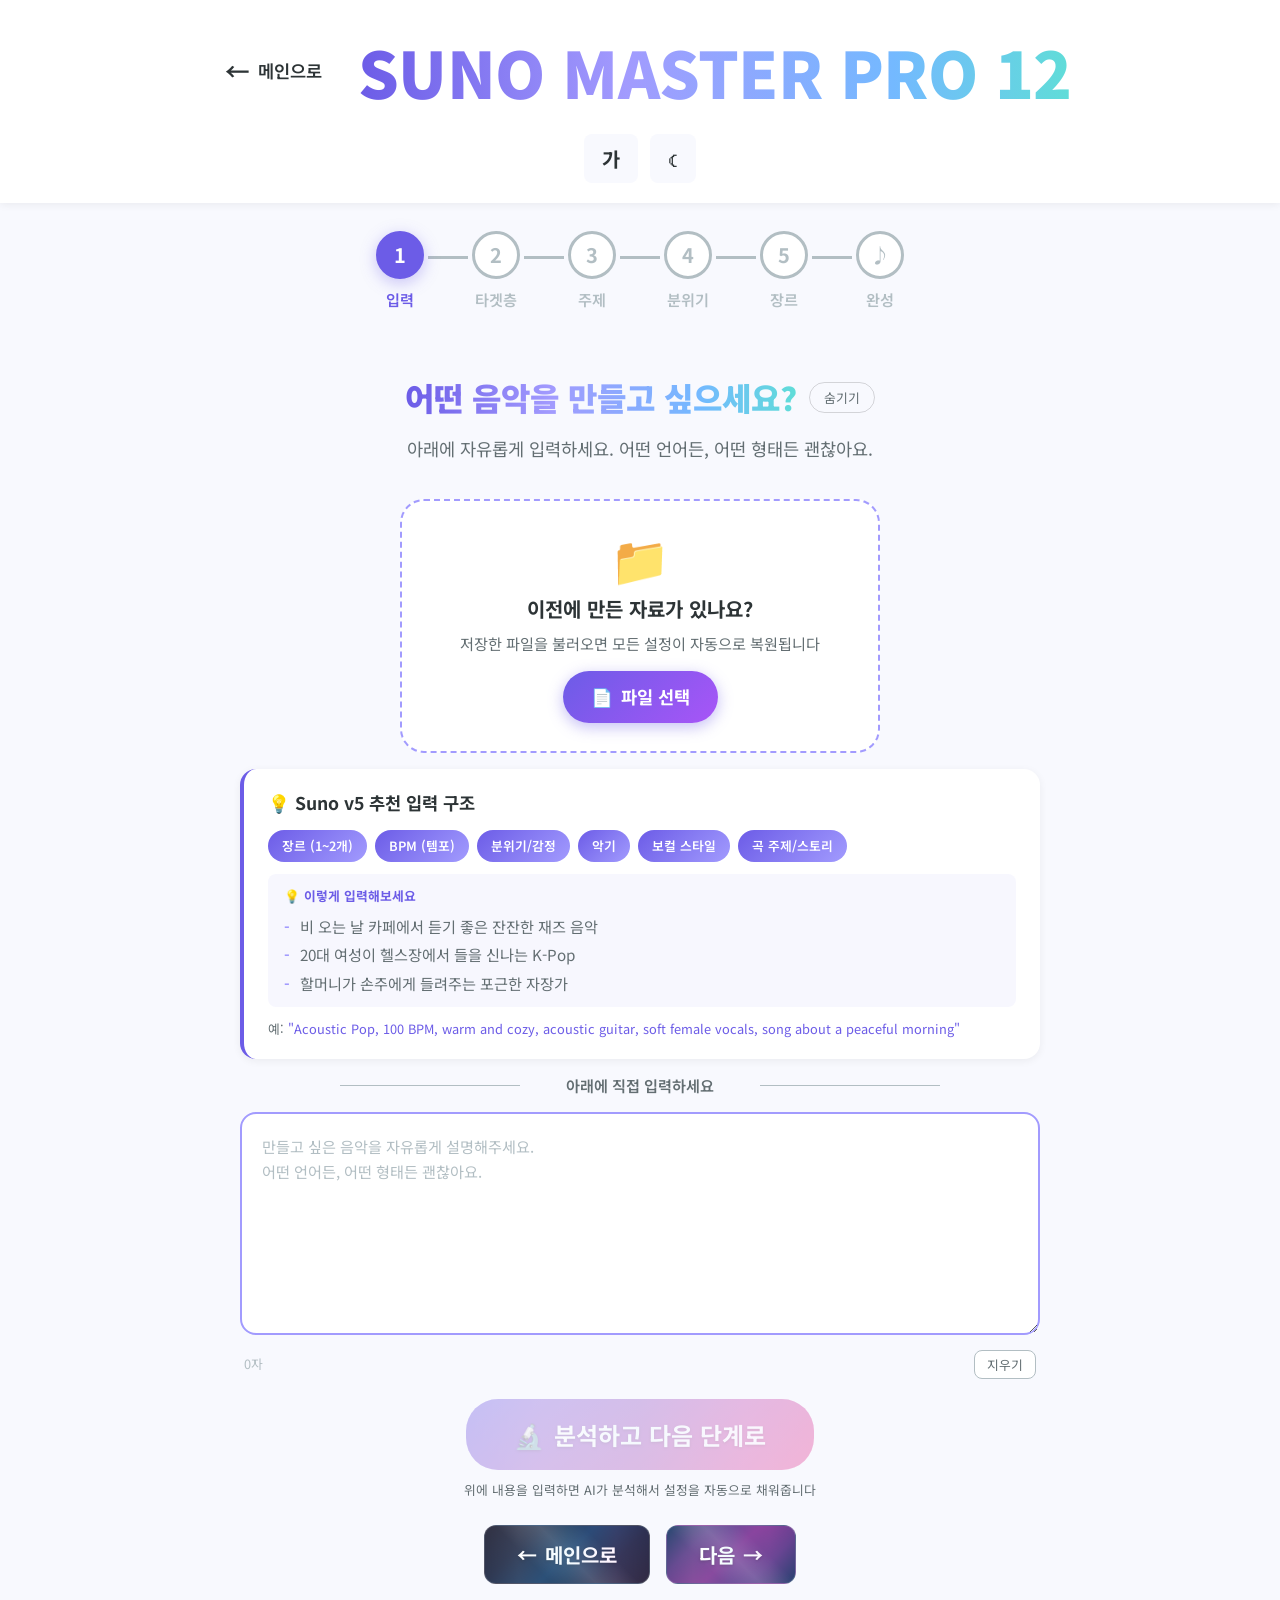
==== commit f2e2f703: "fix: 헤더 라벨 통일 (상황 카테고리→장소, 장소/상황→주제) easy.html, custom.html 각 5곳 (총 10곳) - 드롭다운 라벨: 장소 / 주제 - 스텝 탭: " ====
--- a/custom.html
+++ b/custom.html
@@ -45,7 +45,7 @@
         <div class="step-line"></div>
         <div class="step-item" data-step="3">
             <div class="step-circle">3</div>
-            <span class="step-label">장소/상황</span>
+            <span class="step-label">주제</span>
         </div>
         <div class="step-line"></div>
         <div class="step-item" data-step="4">
@@ -187,18 +187,18 @@
             <div class="step-nav-info">2 / 5 단계</div>
         </section>
 
-        <!-- ========== STEP 3: 장소/상황 선택 ========== -->
+        <!-- ========== STEP 3: 주제 선택 ========== -->
         <section class="step-page" id="step3">
             <div class="step-header">
                 <div class="step-title-row">
                     <h1 class="step-title">어떤 상황에서 들을 음악인가요?</h1>
                     <button class="btn-collapse-step" data-target="step3">숨기기</button>
                 </div>
-                <p class="step-desc">선택한 연령대에 맞는 장소/상황을 선택해주세요.</p>
+                <p class="step-desc">선택한 연령대에 맞는 주제를 선택해주세요.</p>
             </div>
 
             <div class="easy-situation-wrap">
-                <label class="easy-situation-label">상황 카테고리</label>
+                <label class="easy-situation-label">장소</label>
                 <div style="display:flex;gap:8px;align-items:center;">
                     <select class="easy-situation-select" id="easySituationTheme">
                         <option value="">-- 카테고리 선택 --</option>
@@ -261,7 +261,7 @@
                     </select>
                 </div>
 
-                <label class="easy-situation-label" style="margin-top:16px;">장소/상황</label>
+                <label class="easy-situation-label" style="margin-top:16px;">주제</label>
                 <select class="easy-situation-select" id="easySituationSelect" disabled>
                     <option value="">-- 위에서 카테고리를 먼저 선택하세요 --</option>
                 </select>
@@ -495,7 +495,7 @@
                     <h3 class="prompt-label">&#127925; Style Prompt <span class="vocal-type-badge" id="vocalTypeBadge"></span></h3>
                     <button class="btn-copy" data-target="stylePromptText">복사하기</button>
                 </div>
-                <div class="prompt-box" id="stylePromptText"></div>
+                <textarea class="prompt-box prompt-editable" id="stylePromptText" rows="6"></textarea>
                 <div class="prompt-desc-kor" id="stylePromptKor"></div>
             </div>
 
@@ -505,7 +505,7 @@
                     <h3 class="prompt-label">&#127925; Simple Prompt <span class="simple-badge">Simple 모드용 · 500자 미만</span></h3>
                     <button class="btn-copy" data-target="simplePromptText">복사하기</button>
                 </div>
-                <div class="prompt-box" id="simplePromptText"></div>
+                <textarea class="prompt-box prompt-editable" id="simplePromptText" rows="4"></textarea>
                 <div class="prompt-desc-kor" id="simplePromptKor"></div>
             </div>
 
@@ -515,7 +515,7 @@
                     <h3 class="prompt-label">&#128683; Exclude Styles</h3>
                     <button class="btn-copy" data-target="excludeStylesText">복사하기</button>
                 </div>
-                <div class="prompt-box" id="excludeStylesText"></div>
+                <textarea class="prompt-box prompt-editable" id="excludeStylesText" rows="2"></textarea>
 
                 <div class="exclude-toggles">
                     <p class="exclude-toggles-title">&#9888; 음질 문제 방지 항목 (클릭하면 추가/제거)</p>
--- a/css/easy.css
+++ b/css/easy.css
@@ -1105,6 +1105,13 @@
     word-break: break-word;
     font-family: 'Consolas', 'Noto Sans KR', monospace;
     border: 1px solid rgba(0,0,0,0.06);
+}
+
+textarea.prompt-box {
+    width: 100%;
+    resize: vertical;
+    min-height: 60px;
+    box-sizing: border-box;
 }
 
 body.dark-mode .prompt-box {
